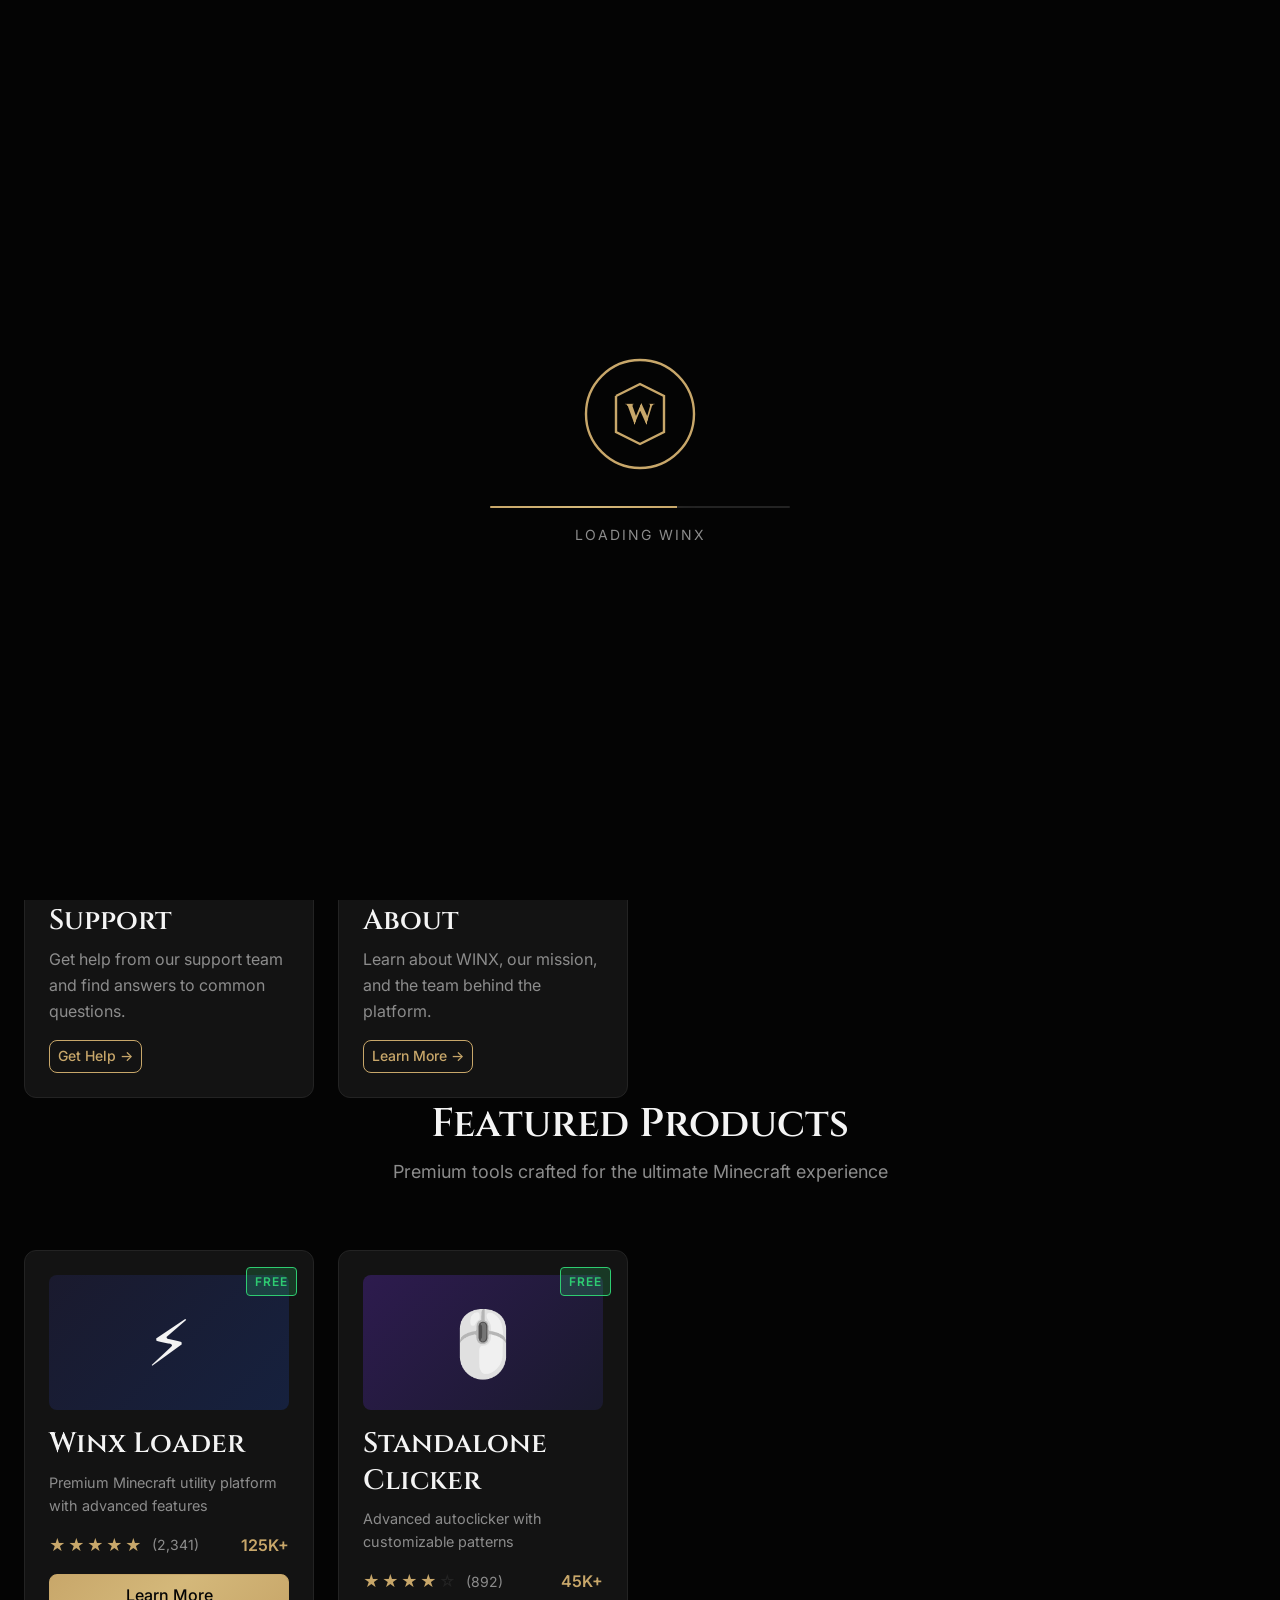
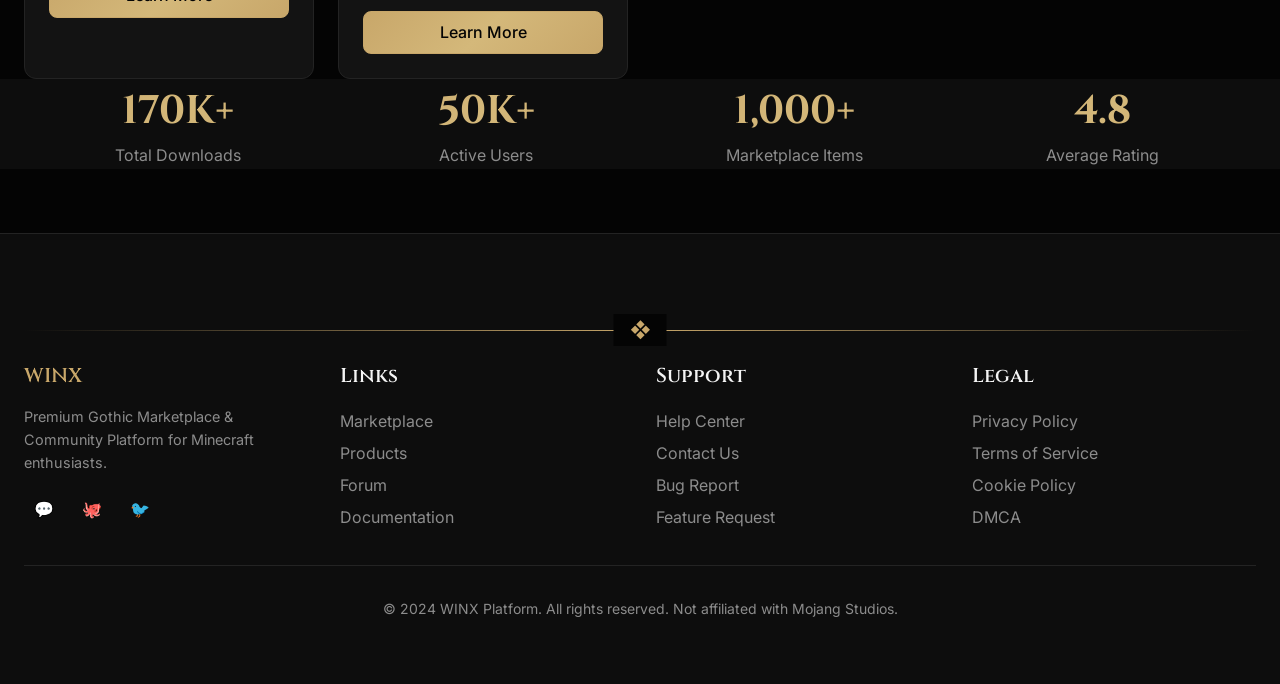
==== index.html @ f03727a0 "Initial commit: WINX Gothic Marketplace" ====
<!DOCTYPE html>
<html lang="ru">
<head>
    <meta charset="UTF-8">
    <meta name="viewport" content="width=device-width, initial-scale=1.0">
    <title>WINX — Premium Gothic Marketplace & Community Platform</title>
    <meta name="description" content="Premium Minecraft utilities, modifications, and community platform">
    
    <!-- Favicon -->
    <link rel="icon" type="image/svg+xml" href="data:image/svg+xml,<svg xmlns='http://www.w3.org/2000/svg' viewBox='0 0 100 100'><text y='.9em' font-size='90'>⚔️</text></svg>">
    
    <!-- Styles -->
    <link rel="stylesheet" href="css/main.css">
    <link rel="stylesheet" href="css/animations.css">
    <link rel="stylesheet" href="css/components.css">
</head>
<body class="loading">
    <!-- Loading Screen -->
    <div class="loading-screen">
        <div class="loading-logo">
            <svg viewBox="0 0 100 100" xmlns="http://www.w3.org/2000/svg">
                <circle cx="50" cy="50" r="45" class="logo-path" style="stroke-dasharray: 283; stroke-dashoffset: 283;"/>
                <path d="M30 35 L50 25 L70 35 L70 65 L50 75 L30 65 Z" class="logo-path" style="stroke-dasharray: 200; stroke-dashoffset: 200;"/>
                <text x="50" y="58" text-anchor="middle" fill="#C8A76A" font-size="24" font-family="Cinzel, serif" font-weight="700">W</text>
            </svg>
        </div>
        <div class="loading-bar-container">
            <div class="loading-bar"></div>
        </div>
        <div class="loading-text">Loading WINX</div>
        <div class="particles-container" id="particles"></div>
    </div>

    <!-- Navigation -->
    <nav class="navbar">
        <div class="navbar-container">
            <a href="index.html" class="navbar-brand">
                <svg viewBox="0 0 40 40" xmlns="http://www.w3.org/2000/svg">
                    <circle cx="20" cy="20" r="18" stroke="#C8A76A" stroke-width="2" fill="none"/>
                    <text x="20" y="26" text-anchor="middle" fill="#C8A76A" font-size="20" font-family="Cinzel, serif" font-weight="700">W</text>
                </svg>
                WINX
            </a>
            
            <ul class="navbar-menu">
                <li><a href="index.html" class="navbar-link active">Home</a></li>
                <li><a href="marketplace.html" class="navbar-link">Marketplace</a></li>
                <li><a href="products.html" class="navbar-link">Products</a></li>
                <li><a href="forum.html" class="navbar-link">Forum</a></li>
                <li><a href="documentation.html" class="navbar-link">Documentation</a></li>
                <li><a href="support.html" class="navbar-link">Support</a></li>
            </ul>
            
            <div class="navbar-actions">
                <button class="navbar-icon-btn search-btn" title="Search">
                    🔍
                </button>
                
                <!-- Search Dropdown -->
                <div class="dropdown-menu search-dropdown">
                    <div class="dropdown-header">
                        <input type="text" class="form-input search-input" placeholder="Search products, marketplace, forum...">
                    </div>
                    <div class="search-results">
                        <div class="search-category">Начните вводить для поиска</div>
                    </div>
                </div>
                
                <button class="navbar-icon-btn notifications-btn" title="Notifications">
                    🔔
                    <span class="badge" style="display: none;"></span>
                </button>
                
                <!-- Notifications Dropdown -->
                <div class="dropdown-menu notifications-dropdown">
                    <div class="notifications-list">
                        <div class="dropdown-header">
                            <h4>Уведомления</h4>
                        </div>
                        <div class="dropdown-item">
                            <div class="dropdown-item-content text-center">
                                <p class="text-secondary">Войдите для просмотра уведомлений</p>
                            </div>
                        </div>
                    </div>
                </div>
                
                <!-- Auth / Profile -->
                <div class="navbar-auth">
                    <a href="login.html" class="btn btn-secondary btn-sm">Войти</a>
                    <a href="register.html" class="btn btn-primary btn-sm">Регистрация</a>
                </div>
                
                <div class="mobile-menu-toggle">
                    <span></span>
                    <span></span>
                    <span></span>
                </div>
            </div>
        </div>
    </nav>

    <!-- Main Content -->
    <main class="main-content">
        <!-- Hero Section -->
        <section class="hero-section">
            <div class="container">
                <div class="hero-content text-center animate-on-load">
                    <div class="hero-logo mb-xl">
                        <svg viewBox="0 0 120 120" xmlns="http://www.w3.org/2000/svg" width="120" height="120">
                            <defs>
                                <linearGradient id="goldGradient" x1="0%" y1="0%" x2="100%" y2="100%">
                                    <stop offset="0%" style="stop-color:#C8A76A"/>
                                    <stop offset="50%" style="stop-color:#D4B87A"/>
                                    <stop offset="100%" style="stop-color:#C8A76A"/>
                                </linearGradient>
                            </defs>
                            <circle cx="60" cy="60" r="55" stroke="url(#goldGradient)" stroke-width="2" fill="none" opacity="0.5"/>
                            <circle cx="60" cy="60" r="45" stroke="url(#goldGradient)" stroke-width="1.5" fill="none"/>
                            <path d="M40 45 L60 35 L80 45 L80 75 L60 85 L40 75 Z" stroke="url(#goldGradient)" stroke-width="2" fill="none"/>
                            <text x="60" y="70" text-anchor="middle" fill="url(#goldGradient)" font-size="32" font-family="Cinzel, serif" font-weight="700">W</text>
                        </svg>
                    </div>
                    
                    <h1 class="hero-title text-gradient mb-md">WINX</h1>
                    <p class="hero-subtitle text-secondary mb-xl">
                        Premium Gothic Marketplace & Community Platform
                    </p>
                    
                    <div class="hero-cta flex justify-center gap-md">
                        <a href="products.html" class="btn btn-primary btn-lg">
                            Explore Products
                        </a>
                        <a href="marketplace.html" class="btn btn-secondary btn-lg">
                            Browse Marketplace
                        </a>
                    </div>
                </div>
            </div>
            
            <!-- Animated Background -->
            <div class="hero-background">
                <div class="gothic-arches"></div>
                <div class="particles-container" id="hero-particles"></div>
            </div>
        </section>

        <!-- Category Cards -->
        <section class="categories-section py-3xl">
            <div class="container">
                <div class="grid-cards">
                    <!-- Marketplace Card -->
                    <a href="marketplace.html" class="card category-card animate-on-load hover-lift">
                        <div class="card-icon text-gold mb-md" style="font-size: 3rem;">🛒</div>
                        <h3 class="mb-sm">Marketplace</h3>
                        <p class="text-secondary mb-md">Discover community-created content, themes, configurations, and more.</p>
                        <span class="btn btn-outline btn-sm">Browse →</span>
                    </a>
                    
                    <!-- Products Card -->
                    <a href="products.html" class="card category-card animate-on-load hover-lift" style="animation-delay: 0.1s;">
                        <div class="card-icon text-gold mb-md" style="font-size: 3rem;">⚡</div>
                        <h3 class="mb-sm">Products</h3>
                        <p class="text-secondary mb-md">Premium Minecraft utilities including Winx Loader and Standalone Clicker.</p>
                        <span class="btn btn-outline btn-sm">Explore →</span>
                    </a>
                    
                    <!-- Forum Card -->
                    <a href="forum.html" class="card category-card animate-on-load hover-lift" style="animation-delay: 0.2s;">
                        <div class="card-icon text-gold mb-md" style="font-size: 3rem;">💬</div>
                        <h3 class="mb-sm">Forum</h3>
                        <p class="text-secondary mb-md">Join discussions, get help, and connect with the WINX community.</p>
                        <span class="btn btn-outline btn-sm">Join Discussion →</span>
                    </a>
                    
                    <!-- Documentation Card -->
                    <a href="documentation.html" class="card category-card animate-on-load hover-lift" style="animation-delay: 0.3s;">
                        <div class="card-icon text-gold mb-md" style="font-size: 3rem;">📚</div>
                        <h3 class="mb-sm">Documentation</h3>
                        <p class="text-secondary mb-md">Comprehensive guides and API documentation for developers.</p>
                        <span class="btn btn-outline btn-sm">Read Docs →</span>
                    </a>
                    
                    <!-- Support Card -->
                    <a href="support.html" class="card category-card animate-on-load hover-lift" style="animation-delay: 0.4s;">
                        <div class="card-icon text-gold mb-md" style="font-size: 3rem;">🛟</div>
                        <h3 class="mb-sm">Support</h3>
                        <p class="text-secondary mb-md">Get help from our support team and find answers to common questions.</p>
                        <span class="btn btn-outline btn-sm">Get Help →</span>
                    </a>
                    
                    <!-- About Card -->
                    <a href="about.html" class="card category-card animate-on-load hover-lift" style="animation-delay: 0.5s;">
                        <div class="card-icon text-gold mb-md" style="font-size: 3rem;">ℹ️</div>
                        <h3 class="mb-sm">About</h3>
                        <p class="text-secondary mb-md">Learn about WINX, our mission, and the team behind the platform.</p>
                        <span class="btn btn-outline btn-sm">Learn More →</span>
                    </a>
                </div>
            </div>
        </section>

        <!-- Featured Products -->
        <section class="featured-section py-3xl">
            <div class="container">
                <div class="section-header">
                    <h2 class="section-title">Featured Products</h2>
                    <p class="section-subtitle">Premium tools crafted for the ultimate Minecraft experience</p>
                </div>
                
                <div class="grid-cards">
                    <div class="card product-card animate-on-load">
                        <div class="card-badge card-badge-free">Free</div>
                        <div class="card-image" style="background: linear-gradient(135deg, #1a1a2e 0%, #16213e 100%); display: flex; align-items: center; justify-content: center;">
                            <span style="font-size: 4rem;">⚡</span>
                        </div>
                        <h3 class="mb-sm">Winx Loader</h3>
                        <p class="text-secondary mb-md" style="font-size: 0.9rem;">Premium Minecraft utility platform with advanced features</p>
                        <div class="flex justify-between items-center mb-md">
                            <div class="rating">
                                <span class="rating-star">★</span>
                                <span class="rating-star">★</span>
                                <span class="rating-star">★</span>
                                <span class="rating-star">★</span>
                                <span class="rating-star">★</span>
                                <span class="rating-value">(2,341)</span>
                            </div>
                            <span class="text-gold" style="font-weight: 600;">125K+</span>
                        </div>
                        <a href="product-winxloader.html" class="btn btn-primary" style="width: 100%;">Learn More</a>
                    </div>
                    
                    <div class="card product-card animate-on-load" style="animation-delay: 0.1s;">
                        <div class="card-badge card-badge-free">Free</div>
                        <div class="card-image" style="background: linear-gradient(135deg, #2d1b4e 0%, #1a1a2e 100%); display: flex; align-items: center; justify-content: center;">
                            <span style="font-size: 4rem;">🖱️</span>
                        </div>
                        <h3 class="mb-sm">Standalone Clicker</h3>
                        <p class="text-secondary mb-md" style="font-size: 0.9rem;">Advanced autoclicker with customizable patterns</p>
                        <div class="flex justify-between items-center mb-md">
                            <div class="rating">
                                <span class="rating-star">★</span>
                                <span class="rating-star">★</span>
                                <span class="rating-star">★</span>
                                <span class="rating-star">★</span>
                                <span class="rating-star empty">☆</span>
                                <span class="rating-value">(892)</span>
                            </div>
                            <span class="text-gold" style="font-weight: 600;">45K+</span>
                        </div>
                        <a href="product-clicker.html" class="btn btn-primary" style="width: 100%;">Learn More</a>
                    </div>
                </div>
            </div>
        </section>

        <!-- Stats Section -->
        <section class="stats-section py-3xl" style="background: var(--bg-secondary);">
            <div class="container">
                <div class="grid grid-cols-4 text-center">
                    <div class="stat-item animate-on-load">
                        <div class="stat-value text-gradient" style="font-size: 2.5rem; font-family: var(--font-heading); font-weight: 700;">170K+</div>
                        <div class="stat-label text-secondary">Total Downloads</div>
                    </div>
                    <div class="stat-item animate-on-load" style="animation-delay: 0.1s;">
                        <div class="stat-value text-gradient" style="font-size: 2.5rem; font-family: var(--font-heading); font-weight: 700;">50K+</div>
                        <div class="stat-label text-secondary">Active Users</div>
                    </div>
                    <div class="stat-item animate-on-load" style="animation-delay: 0.2s;">
                        <div class="stat-value text-gradient" style="font-size: 2.5rem; font-family: var(--font-heading); font-weight: 700;">1,000+</div>
                        <div class="stat-label text-secondary">Marketplace Items</div>
                    </div>
                    <div class="stat-item animate-on-load" style="animation-delay: 0.3s;">
                        <div class="stat-value text-gradient" style="font-size: 2.5rem; font-family: var(--font-heading); font-weight: 700;">4.8</div>
                        <div class="stat-label text-secondary">Average Rating</div>
                    </div>
                </div>
            </div>
        </section>
    </main>

    <!-- Footer -->
    <footer class="footer" style="background: var(--bg-secondary); border-top: 1px solid var(--border-color); padding: var(--spacing-3xl) 0; margin-top: var(--spacing-3xl);">
        <div class="container">
            <!-- Gothic Divider -->
            <div class="divider divider-gothic mb-xl"></div>
            
            <div class="grid grid-cols-4" style="gap: var(--spacing-xl);">
                <div>
                    <h4 class="mb-md text-gold">WINX</h4>
                    <p class="text-secondary mb-md" style="font-size: 0.9rem;">
                        Premium Gothic Marketplace & Community Platform for Minecraft enthusiasts.
                    </p>
                    <div class="flex gap-sm">
                        <a href="#" class="navbar-icon-btn" title="Discord">💬</a>
                        <a href="#" class="navbar-icon-btn" title="GitHub">🐙</a>
                        <a href="#" class="navbar-icon-btn" title="Twitter">🐦</a>
                    </div>
                </div>
                
                <div>
                    <h4 class="mb-md">Links</h4>
                    <ul style="line-height: 2;">
                        <li><a href="marketplace.html" class="text-secondary">Marketplace</a></li>
                        <li><a href="products.html" class="text-secondary">Products</a></li>
                        <li><a href="forum.html" class="text-secondary">Forum</a></li>
                        <li><a href="documentation.html" class="text-secondary">Documentation</a></li>
                    </ul>
                </div>
                
                <div>
                    <h4 class="mb-md">Support</h4>
                    <ul style="line-height: 2;">
                        <li><a href="support.html" class="text-secondary">Help Center</a></li>
                        <li><a href="#" class="text-secondary">Contact Us</a></li>
                        <li><a href="#" class="text-secondary">Bug Report</a></li>
                        <li><a href="#" class="text-secondary">Feature Request</a></li>
                    </ul>
                </div>
                
                <div>
                    <h4 class="mb-md">Legal</h4>
                    <ul style="line-height: 2;">
                        <li><a href="#" class="text-secondary">Privacy Policy</a></li>
                        <li><a href="#" class="text-secondary">Terms of Service</a></li>
                        <li><a href="#" class="text-secondary">Cookie Policy</a></li>
                        <li><a href="#" class="text-secondary">DMCA</a></li>
                    </ul>
                </div>
            </div>
            
            <div class="text-center mt-xl" style="padding-top: var(--spacing-xl); border-top: 1px solid var(--border-color);">
                <p class="text-secondary" style="font-size: 0.875rem;">
                    &copy; 2024 WINX Platform. All rights reserved. Not affiliated with Mojang Studios.
                </p>
            </div>
        </div>
    </footer>

    <!-- Scripts -->
    <script src="js/db/database.js"></script>
    <script src="js/main.js"></script>
    <script>
        // Create particles
        function createParticles(containerId, count = 20) {
            const container = document.getElementById(containerId);
            if (!container) return;
            
            for (let i = 0; i < count; i++) {
                const particle = document.createElement('div');
                particle.className = 'particle';
                particle.style.left = Math.random() * 100 + '%';
                particle.style.top = Math.random() * 100 + '%';
                particle.style.animationDelay = Math.random() * 4 + 's';
                particle.style.animationDuration = (Math.random() * 3 + 3) + 's';
                container.appendChild(particle);
            }
        }
        
        createParticles('particles', 30);
        createParticles('hero-particles', 20);
    </script>
</body>
</html>
---- css/main.css ----
/* WINX — Main Styles */

@import url('variables.css');
@import url('https://fonts.googleapis.com/css2?family=Cinzel:wght@400;500;600;700&family=Inter:wght@300;400;500;600;700&display=swap');

/* Reset & Base */
*, *::before, *::after {
    margin: 0;
    padding: 0;
    box-sizing: border-box;
}

html {
    scroll-behavior: smooth;
}

body {
    font-family: var(--font-body);
    background-color: var(--bg-primary);
    color: var(--text-primary);
    line-height: 1.6;
    min-height: 100vh;
    overflow-x: hidden;
}

body.loading {
    overflow: hidden;
}

a {
    text-decoration: none;
    color: inherit;
    transition: color var(--transition-base);
}

a:hover {
    color: var(--accent-primary);
}

ul, ol {
    list-style: none;
}

img {
    max-width: 100%;
    display: block;
}

button, input, textarea, select {
    font-family: inherit;
    font-size: inherit;
    border: none;
    background: none;
    outline: none;
}

/* Container */
.container {
    max-width: 1400px;
    margin: 0 auto;
    padding: 0 var(--spacing-lg);
}

/* Typography */
h1, h2, h3, h4, h5, h6 {
    font-family: var(--font-heading);
    font-weight: 600;
    line-height: 1.3;
    color: var(--text-primary);
}

h1 { font-size: 3.5rem; }
h2 { font-size: 2.5rem; }
h3 { font-size: 1.75rem; }
h4 { font-size: 1.25rem; }

.text-gold {
    color: var(--accent-primary);
}

.text-secondary {
    color: var(--text-secondary);
}

.text-gradient {
    background: var(--gradient-gold);
    -webkit-background-clip: text;
    -webkit-text-fill-color: transparent;
    background-clip: text;
}

/* Scrollbar */
::-webkit-scrollbar {
    width: 8px;
    height: 8px;
}

::-webkit-scrollbar-track {
    background: var(--bg-secondary);
}

::-webkit-scrollbar-thumb {
    background: var(--border-color);
    border-radius: var(--radius-full);
}

::-webkit-scrollbar-thumb:hover {
    background: var(--accent-primary);
}

/* Selection */
::selection {
    background: var(--accent-primary);
    color: var(--bg-primary);
}

/* Focus */
:focus-visible {
    outline: 2px solid var(--accent-primary);
    outline-offset: 2px;
}

/* Utility Classes */
.flex { display: flex; }
.flex-col { flex-direction: column; }
.items-center { align-items: center; }
.justify-center { justify-content: center; }
.justify-between { justify-content: space-between; }
.gap-sm { gap: var(--spacing-sm); }
.gap-md { gap: var(--spacing-md); }
.gap-lg { gap: var(--spacing-lg); }
.gap-xl { gap: var(--spacing-xl); }

.grid { display: grid; }
.grid-cols-2 { grid-template-columns: repeat(2, 1fr); }
.grid-cols-3 { grid-template-columns: repeat(3, 1fr); }
.grid-cols-4 { grid-template-columns: repeat(4, 1fr); }

.text-center { text-align: center; }
.text-left { text-align: left; }
.text-right { text-align: right; }

.mt-sm { margin-top: var(--spacing-sm); }
.mt-md { margin-top: var(--spacing-md); }
.mt-lg { margin-top: var(--spacing-lg); }
.mt-xl { margin-top: var(--spacing-xl); }
.mb-sm { margin-bottom: var(--spacing-sm); }
.mb-md { margin-bottom: var(--spacing-md); }
.mb-lg { margin-bottom: var(--spacing-lg); }
.mb-xl { margin-bottom: var(--spacing-xl); }

.hidden { display: none !important; }
.visible { display: block !important; }

/* Page Wrapper */
.page-wrapper {
    min-height: 100vh;
    display: flex;
    flex-direction: column;
}

.main-content {
    flex: 1;
    padding-top: 80px;
}
---- css/animations.css ----
/* WINX — Animations */

@import url('variables.css');

/* Keyframes */
@keyframes fadeIn {
    from { opacity: 0; }
    to { opacity: 1; }
}

@keyframes fadeInUp {
    from {
        opacity: 0;
        transform: translateY(30px);
    }
    to {
        opacity: 1;
        transform: translateY(0);
    }
}

@keyframes fadeInDown {
    from {
        opacity: 0;
        transform: translateY(-30px);
    }
    to {
        opacity: 1;
        transform: translateY(0);
    }
}

@keyframes scaleIn {
    from {
        opacity: 0;
        transform: scale(0.9);
    }
    to {
        opacity: 1;
        transform: scale(1);
    }
}

@keyframes shimmer {
    0% { background-position: -200% 0; }
    100% { background-position: 200% 0; }
}

@keyframes float {
    0%, 100% { transform: translateY(0); }
    50% { transform: translateY(-10px); }
}

@keyframes pulse {
    0%, 100% { opacity: 1; }
    50% { opacity: 0.5; }
}

@keyframes glow {
    0%, 100% {
        box-shadow: 0 0 20px rgba(200, 167, 106, 0.1);
    }
    50% {
        box-shadow: 0 0 40px rgba(200, 167, 106, 0.3);
    }
}

@keyframes rotate {
    from { transform: rotate(0deg); }
    to { transform: rotate(360deg); }
}

@keyframes slideInLeft {
    from {
        opacity: 0;
        transform: translateX(-30px);
    }
    to {
        opacity: 1;
        transform: translateX(0);
    }
}

@keyframes slideInRight {
    from {
        opacity: 0;
        transform: translateX(30px);
    }
    to {
        opacity: 1;
        transform: translateX(0);
    }
}

@keyframes particleFloat {
    0%, 100% {
        transform: translateY(0) translateX(0);
        opacity: 0;
    }
    10% {
        opacity: 1;
    }
    90% {
        opacity: 1;
    }
    100% {
        transform: translateY(-100px) translateX(20px);
        opacity: 0;
    }
}

@keyframes drawLine {
    from {
        stroke-dashoffset: 1000;
    }
    to {
        stroke-dashoffset: 0;
    }
}

/* Animation Classes */
.animate-fade-in {
    animation: fadeIn var(--transition-slow) forwards;
}

.animate-fade-in-up {
    animation: fadeInUp var(--transition-slow) forwards;
}

.animate-fade-in-down {
    animation: fadeInDown var(--transition-slow) forwards;
}

.animate-scale-in {
    animation: scaleIn var(--transition-slow) forwards;
}

.animate-float {
    animation: float 3s ease-in-out infinite;
}

.animate-pulse {
    animation: pulse 2s ease-in-out infinite;
}

.animate-glow {
    animation: glow 3s ease-in-out infinite;
}

/* Staggered Animations */
.stagger-1 { animation-delay: 0.1s; }
.stagger-2 { animation-delay: 0.2s; }
.stagger-3 { animation-delay: 0.3s; }
.stagger-4 { animation-delay: 0.4s; }
.stagger-5 { animation-delay: 0.5s; }
.stagger-6 { animation-delay: 0.6s; }

/* Loading Screen Animations */
.loading-screen {
    position: fixed;
    top: 0;
    left: 0;
    width: 100%;
    height: 100%;
    background: var(--bg-primary);
    display: flex;
    flex-direction: column;
    align-items: center;
    justify-content: center;
    z-index: var(--z-loading);
    transition: opacity var(--transition-slow), visibility var(--transition-slow);
}

.loading-screen.hidden {
    opacity: 0;
    visibility: hidden;
}

.loading-logo {
    width: 120px;
    height: 120px;
    margin-bottom: var(--spacing-xl);
    animation: fadeInUp 1s ease forwards;
}

.loading-logo svg {
    width: 100%;
    height: 100%;
}

.loading-logo .logo-path {
    fill: none;
    stroke: var(--accent-primary);
    stroke-width: 2;
    stroke-dasharray: 1000;
    stroke-dashoffset: 1000;
    animation: drawLine 2s ease forwards 0.5s;
}

.loading-bar-container {
    width: 300px;
    height: 2px;
    background: var(--border-color);
    border-radius: var(--radius-full);
    overflow: hidden;
    position: relative;
}

.loading-bar {
    height: 100%;
    background: var(--gradient-gold);
    width: 0%;
    transition: width 0.3s ease;
    box-shadow: 0 0 20px rgba(200, 167, 106, 0.5);
}

.loading-text {
    margin-top: var(--spacing-md);
    color: var(--text-secondary);
    font-size: 0.875rem;
    letter-spacing: 2px;
    text-transform: uppercase;
    animation: fadeIn 1s ease forwards 0.3s;
    opacity: 0;
}

/* Particle Effects */
.particles-container {
    position: absolute;
    top: 0;
    left: 0;
    width: 100%;
    height: 100%;
    overflow: hidden;
    pointer-events: none;
}

.particle {
    position: absolute;
    width: 4px;
    height: 4px;
    background: var(--accent-primary);
    border-radius: 50%;
    opacity: 0;
    animation: particleFloat 4s ease-in-out infinite;
}

/* Hover Animations */
.hover-lift {
    transition: transform var(--transition-base), box-shadow var(--transition-base);
}

.hover-lift:hover {
    transform: translateY(-5px);
    box-shadow: var(--shadow-gold);
}

.hover-glow {
    transition: box-shadow var(--transition-base);
}

.hover-glow:hover {
    box-shadow: 0 0 30px rgba(200, 167, 106, 0.2);
}

.hover-scale {
    transition: transform var(--transition-base);
}

.hover-scale:hover {
    transform: scale(1.02);
}

/* Page Transitions */
.page-transition {
    animation: fadeIn 0.5s ease forwards;
}

/* Skeleton Loading */
.skeleton {
    background: linear-gradient(
        90deg,
        var(--bg-cards) 25%,
        var(--bg-hover) 50%,
        var(--bg-cards) 75%
    );
    background-size: 200% 100%;
    animation: shimmer 1.5s infinite;
    border-radius: var(--radius-md);
}

/* Smooth Scroll Offset */
html {
    scroll-padding-top: 100px;
}
---- css/components.css ----
/* WINX — UI Components */

@import url('variables.css');

/* ==================== Buttons ==================== */
.btn {
    display: inline-flex;
    align-items: center;
    justify-content: center;
    gap: var(--spacing-sm);
    padding: var(--spacing-sm) var(--spacing-lg);
    border-radius: var(--radius-md);
    font-weight: 500;
    cursor: pointer;
    transition: all var(--transition-base);
    white-space: nowrap;
}

.btn-primary {
    background: var(--gradient-gold);
    color: var(--bg-primary);
    border: 1px solid var(--accent-primary);
}

.btn-primary:hover {
    background: transparent;
    color: var(--accent-primary);
    box-shadow: var(--shadow-gold);
}

.btn-secondary {
    background: transparent;
    color: var(--text-primary);
    border: 1px solid var(--border-color);
}

.btn-secondary:hover {
    border-color: var(--accent-primary);
    color: var(--accent-primary);
    background: rgba(200, 167, 106, 0.05);
}

.btn-outline {
    background: transparent;
    color: var(--accent-primary);
    border: 1px solid var(--accent-primary);
}

.btn-outline:hover {
    background: var(--accent-primary);
    color: var(--bg-primary);
}

.btn-danger {
    background: var(--accent-danger);
    color: white;
}

.btn-danger:hover {
    background: #a93226;
}

.btn-lg {
    padding: var(--spacing-md) var(--spacing-xl);
    font-size: 1.125rem;
}

.btn-sm {
    padding: var(--spacing-xs) var(--spacing-sm);
    font-size: 0.875rem;
}

.btn-icon {
    width: 40px;
    height: 40px;
    padding: 0;
    border-radius: var(--radius-full);
}

/* ==================== Cards ==================== */
.card {
    background: var(--bg-cards);
    border: 1px solid var(--border-color);
    border-radius: var(--radius-lg);
    padding: var(--spacing-lg);
    transition: all var(--transition-base);
    position: relative;
    overflow: hidden;
}

.card::before {
    content: '';
    position: absolute;
    top: 0;
    left: 0;
    right: 0;
    height: 1px;
    background: linear-gradient(90deg, transparent, var(--accent-primary), transparent);
    opacity: 0;
    transition: opacity var(--transition-base);
}

.card:hover {
    border-color: var(--accent-primary);
    box-shadow: var(--shadow-gold);
    transform: translateY(-3px);
}

.card:hover::before {
    opacity: 1;
}

.card-image {
    width: 100%;
    aspect-ratio: 16/9;
    object-fit: cover;
    border-radius: var(--radius-md);
    margin-bottom: var(--spacing-md);
}

.card-badge {
    position: absolute;
    top: var(--spacing-md);
    right: var(--spacing-md);
    padding: var(--spacing-xs) var(--spacing-sm);
    border-radius: var(--radius-sm);
    font-size: 0.75rem;
    font-weight: 600;
    text-transform: uppercase;
    letter-spacing: 1px;
}

.card-badge-gold {
    background: var(--accent-primary);
    color: var(--bg-primary);
}

.card-badge-purple {
    background: var(--accent-secondary);
    color: white;
}

.card-badge-free {
    background: rgba(46, 204, 113, 0.2);
    color: #2ecc71;
    border: 1px solid #2ecc71;
}

.card-badge-paid {
    background: rgba(200, 167, 106, 0.2);
    color: var(--accent-primary);
    border: 1px solid var(--accent-primary);
}

/* ==================== Navigation ==================== */
.navbar {
    position: fixed;
    top: 0;
    left: 0;
    right: 0;
    height: 80px;
    background: rgba(4, 4, 4, 0.9);
    backdrop-filter: blur(20px);
    border-bottom: 1px solid var(--border-color);
    z-index: var(--z-dropdown);
    transition: all var(--transition-base);
}

.navbar.scrolled {
    background: rgba(4, 4, 4, 0.98);
    box-shadow: var(--shadow-soft);
}

.navbar-container {
    max-width: 1400px;
    margin: 0 auto;
    padding: 0 var(--spacing-lg);
    height: 100%;
    display: flex;
    align-items: center;
    justify-content: space-between;
}

.navbar-brand {
    display: flex;
    align-items: center;
    gap: var(--spacing-sm);
    font-family: var(--font-heading);
    font-size: 1.75rem;
    font-weight: 700;
    color: var(--text-primary);
    letter-spacing: 4px;
}

.navbar-brand:hover {
    color: var(--accent-primary);
}

.navbar-brand svg {
    width: 40px;
    height: 40px;
}

.navbar-menu {
    display: flex;
    align-items: center;
    gap: var(--spacing-xs);
}

.navbar-link {
    padding: var(--spacing-sm) var(--spacing-md);
    color: var(--text-secondary);
    font-weight: 500;
    font-size: 0.9rem;
    border-radius: var(--radius-md);
    transition: all var(--transition-base);
}

.navbar-link:hover,
.navbar-link.active {
    color: var(--text-primary);
    background: var(--bg-hover);
}

.navbar-link.active {
    color: var(--accent-primary);
}

.navbar-actions {
    display: flex;
    align-items: center;
    gap: var(--spacing-sm);
}

.navbar-icon-btn {
    width: 40px;
    height: 40px;
    display: flex;
    align-items: center;
    justify-content: center;
    border-radius: var(--radius-full);
    color: var(--text-secondary);
    transition: all var(--transition-base);
    position: relative;
}

.navbar-icon-btn:hover {
    color: var(--accent-primary);
    background: var(--bg-hover);
}

.navbar-icon-btn .badge {
    position: absolute;
    top: 8px;
    right: 8px;
    width: 8px;
    height: 8px;
    background: var(--accent-primary);
    border-radius: 50%;
}

/* Mobile Menu Toggle */
.mobile-menu-toggle {
    display: none;
    flex-direction: column;
    gap: 5px;
    padding: var(--spacing-sm);
    cursor: pointer;
}

.mobile-menu-toggle span {
    width: 24px;
    height: 2px;
    background: var(--text-primary);
    transition: all var(--transition-base);
}

/* ==================== Forms ==================== */
.form-group {
    margin-bottom: var(--spacing-lg);
}

.form-label {
    display: block;
    margin-bottom: var(--spacing-sm);
    color: var(--text-secondary);
    font-size: 0.875rem;
    font-weight: 500;
}

.form-input,
.form-textarea,
.form-select {
    width: 100%;
    padding: var(--spacing-sm) var(--spacing-md);
    background: var(--bg-secondary);
    border: 1px solid var(--border-color);
    border-radius: var(--radius-md);
    color: var(--text-primary);
    transition: all var(--transition-base);
}

.form-input:focus,
.form-textarea:focus,
.form-select:focus {
    border-color: var(--accent-primary);
    box-shadow: 0 0 0 3px rgba(200, 167, 106, 0.1);
}

.form-input::placeholder,
.form-textarea::placeholder {
    color: var(--text-secondary);
}

.form-textarea {
    min-height: 120px;
    resize: vertical;
}

.form-error {
    color: var(--accent-danger);
    font-size: 0.75rem;
    margin-top: var(--spacing-xs);
}

.form-hint {
    color: var(--text-secondary);
    font-size: 0.75rem;
    margin-top: var(--spacing-xs);
}

/* ==================== Dropdowns ==================== */
.dropdown {
    position: relative;
}

.dropdown-menu {
    position: absolute;
    top: calc(100% + 8px);
    right: 0;
    min-width: 280px;
    background: var(--bg-cards);
    border: 1px solid var(--border-color);
    border-radius: var(--radius-lg);
    box-shadow: var(--shadow-soft);
    opacity: 0;
    visibility: hidden;
    transform: translateY(-10px);
    transition: all var(--transition-base);
    z-index: var(--z-dropdown);
}

.dropdown.open .dropdown-menu {
    opacity: 1;
    visibility: visible;
    transform: translateY(0);
}

.dropdown-header {
    padding: var(--spacing-md);
    border-bottom: 1px solid var(--border-color);
}

.dropdown-header h4 {
    font-size: 1rem;
    margin-bottom: var(--spacing-xs);
}

.dropdown-item {
    display: flex;
    align-items: center;
    gap: var(--spacing-sm);
    padding: var(--spacing-md);
    color: var(--text-secondary);
    transition: all var(--transition-base);
    cursor: pointer;
}

.dropdown-item:hover {
    background: var(--bg-hover);
    color: var(--text-primary);
}

.dropdown-item-icon {
    width: 36px;
    height: 36px;
    display: flex;
    align-items: center;
    justify-content: center;
    background: var(--bg-secondary);
    border-radius: var(--radius-md);
    color: var(--accent-primary);
}

.dropdown-item-content {
    flex: 1;
}

.dropdown-item-title {
    font-size: 0.9rem;
    color: var(--text-primary);
    margin-bottom: 2px;
}

.dropdown-item-subtitle {
    font-size: 0.75rem;
    color: var(--text-secondary);
}

.dropdown-footer {
    padding: var(--spacing-md);
    border-top: 1px solid var(--border-color);
    text-align: center;
}

.dropdown-footer a {
    color: var(--accent-primary);
    font-size: 0.875rem;
}

/* Notifications Dropdown */
.notifications-dropdown {
    min-width: 350px;
}

.notification-item {
    position: relative;
}

.notification-item.unread {
    background: rgba(200, 167, 106, 0.05);
}

.notification-item.unread::before {
    content: '';
    position: absolute;
    left: var(--spacing-md);
    top: 50%;
    transform: translateY(-50%);
    width: 8px;
    height: 8px;
    background: var(--accent-primary);
    border-radius: 50%;
}

.notification-item .dropdown-item {
    padding-left: var(--spacing-xl);
}

/* Search Dropdown */
.search-dropdown {
    position: absolute;
    top: calc(100% + 8px);
    left: 50%;
    transform: translateX(-50%) translateY(-10px);
    width: 500px;
    max-width: calc(100vw - 40px);
    opacity: 0;
    visibility: hidden;
    transition: all var(--transition-base);
}

.search-dropdown.open {
    opacity: 1;
    visibility: visible;
    transform: translateX(-50%) translateY(0);
}

.search-results {
    max-height: 400px;
    overflow-y: auto;
}

.search-category {
    padding: var(--spacing-sm) var(--spacing-md);
    font-size: 0.75rem;
    text-transform: uppercase;
    letter-spacing: 1px;
    color: var(--text-secondary);
    border-bottom: 1px solid var(--border-color);
}

/* ==================== Avatar ==================== */
.avatar {
    width: 40px;
    height: 40px;
    border-radius: var(--radius-full);
    object-fit: cover;
    border: 2px solid var(--border-color);
    transition: border-color var(--transition-base);
}

.avatar:hover {
    border-color: var(--accent-primary);
}

.avatar-sm {
    width: 32px;
    height: 32px;
}

.avatar-lg {
    width: 64px;
    height: 64px;
}

.avatar-xl {
    width: 100px;
    height: 100px;
}

.avatar-placeholder {
    width: 40px;
    height: 40px;
    border-radius: var(--radius-full);
    background: var(--gradient-gold);
    display: flex;
    align-items: center;
    justify-content: center;
    font-weight: 600;
    color: var(--bg-primary);
    font-size: 1.125rem;
}

/* ==================== Badges ==================== */
.badge {
    display: inline-flex;
    align-items: center;
    gap: var(--spacing-xs);
    padding: var(--spacing-xs) var(--spacing-sm);
    border-radius: var(--radius-full);
    font-size: 0.75rem;
    font-weight: 600;
    text-transform: uppercase;
    letter-spacing: 0.5px;
}

.badge-gold {
    background: rgba(200, 167, 106, 0.15);
    color: var(--accent-primary);
}

.badge-purple {
    background: rgba(139, 92, 246, 0.15);
    color: var(--accent-secondary);
}

.badge-green {
    background: rgba(46, 204, 113, 0.15);
    color: #2ecc71;
}

.badge-red {
    background: rgba(192, 57, 43, 0.15);
    color: var(--accent-danger);
}

/* ==================== Rating Stars ==================== */
.rating {
    display: flex;
    align-items: center;
    gap: 2px;
}

.rating-star {
    color: var(--accent-primary);
    font-size: 1rem;
}

.rating-star.empty {
    color: var(--border-color);
}

.rating-value {
    margin-left: var(--spacing-sm);
    color: var(--text-secondary);
    font-size: 0.875rem;
}

/* ==================== Modal ==================== */
.modal-overlay {
    position: fixed;
    top: 0;
    left: 0;
    right: 0;
    bottom: 0;
    background: rgba(0, 0, 0, 0.8);
    backdrop-filter: blur(5px);
    display: flex;
    align-items: center;
    justify-content: center;
    z-index: var(--z-modal);
    opacity: 0;
    visibility: hidden;
    transition: all var(--transition-base);
}

.modal-overlay.open {
    opacity: 1;
    visibility: visible;
}

.modal {
    background: var(--bg-cards);
    border: 1px solid var(--border-color);
    border-radius: var(--radius-xl);
    max-width: 500px;
    width: 90%;
    max-height: 90vh;
    overflow-y: auto;
    transform: scale(0.9) translateY(20px);
    transition: all var(--transition-base);
}

.modal-overlay.open .modal {
    transform: scale(1) translateY(0);
}

.modal-header {
    padding: var(--spacing-lg);
    border-bottom: 1px solid var(--border-color);
    display: flex;
    align-items: center;
    justify-content: space-between;
}

.modal-title {
    font-size: 1.25rem;
}

.modal-close {
    width: 32px;
    height: 32px;
    display: flex;
    align-items: center;
    justify-content: center;
    border-radius: var(--radius-full);
    color: var(--text-secondary);
    transition: all var(--transition-base);
    cursor: pointer;
}

.modal-close:hover {
    background: var(--bg-hover);
    color: var(--text-primary);
}

.modal-body {
    padding: var(--spacing-lg);
}

.modal-footer {
    padding: var(--spacing-lg);
    border-top: 1px solid var(--border-color);
    display: flex;
    gap: var(--spacing-sm);
    justify-content: flex-end;
}

/* ==================== Tabs ==================== */
.tabs {
    display: flex;
    gap: var(--spacing-xs);
    border-bottom: 1px solid var(--border-color);
    margin-bottom: var(--spacing-lg);
}

.tab {
    padding: var(--spacing-sm) var(--spacing-md);
    color: var(--text-secondary);
    font-weight: 500;
    border-bottom: 2px solid transparent;
    margin-bottom: -1px;
    transition: all var(--transition-base);
    cursor: pointer;
}

.tab:hover {
    color: var(--text-primary);
}

.tab.active {
    color: var(--accent-primary);
    border-bottom-color: var(--accent-primary);
}

/* ==================== Table ==================== */
.table {
    width: 100%;
    border-collapse: collapse;
}

.table th,
.table td {
    padding: var(--spacing-md);
    text-align: left;
    border-bottom: 1px solid var(--border-color);
}

.table th {
    color: var(--text-secondary);
    font-weight: 500;
    font-size: 0.875rem;
    text-transform: uppercase;
    letter-spacing: 1px;
}

.table tr:hover td {
    background: var(--bg-hover);
}

/* ==================== Alert ==================== */
.alert {
    padding: var(--spacing-md);
    border-radius: var(--radius-md);
    display: flex;
    align-items: center;
    gap: var(--spacing-md);
    margin-bottom: var(--spacing-md);
}

.alert-info {
    background: rgba(139, 92, 246, 0.1);
    border: 1px solid rgba(139, 92, 246, 0.3);
    color: var(--accent-secondary);
}

.alert-success {
    background: rgba(46, 204, 113, 0.1);
    border: 1px solid rgba(46, 204, 113, 0.3);
    color: #2ecc71;
}

.alert-warning {
    background: rgba(200, 167, 106, 0.1);
    border: 1px solid rgba(200, 167, 106, 0.3);
    color: var(--accent-primary);
}

.alert-danger {
    background: rgba(192, 57, 43, 0.1);
    border: 1px solid rgba(192, 57, 43, 0.3);
    color: var(--accent-danger);
}

/* ==================== Divider ==================== */
.divider {
    height: 1px;
    background: var(--border-color);
    margin: var(--spacing-xl) 0;
    position: relative;
}

.divider-gothic {
    background: linear-gradient(
        90deg,
        transparent,
        var(--accent-primary),
        transparent
    );
}

.divider-gothic::before {
    content: '❖';
    position: absolute;
    left: 50%;
    top: 50%;
    transform: translate(-50%, -50%);
    background: var(--bg-primary);
    padding: 0 var(--spacing-md);
    color: var(--accent-primary);
    font-size: 1.25rem;
}

/* ==================== Tooltip ==================== */
.tooltip {
    position: relative;
}

.tooltip::after {
    content: attr(data-tooltip);
    position: absolute;
    bottom: calc(100% + 8px);
    left: 50%;
    transform: translateX(-50%);
    padding: var(--spacing-xs) var(--spacing-sm);
    background: var(--bg-cards);
    border: 1px solid var(--border-color);
    border-radius: var(--radius-md);
    font-size: 0.75rem;
    white-space: nowrap;
    opacity: 0;
    visibility: hidden;
    transition: all var(--transition-base);
    z-index: var(--z-dropdown);
}

.tooltip:hover::after {
    opacity: 1;
    visibility: visible;
}

/* ==================== Section Headers ==================== */
.section-header {
    text-align: center;
    margin-bottom: var(--spacing-3xl);
}

.section-title {
    font-size: 2.5rem;
    margin-bottom: var(--spacing-sm);
}

.section-subtitle {
    color: var(--text-secondary);
    font-size: 1.125rem;
    max-width: 600px;
    margin: 0 auto;
}

/* ==================== Grid Layouts ==================== */
.grid-auto {
    display: grid;
    grid-template-columns: repeat(auto-fill, minmax(300px, 1fr));
    gap: var(--spacing-lg);
}

.grid-cards {
    display: grid;
    grid-template-columns: repeat(auto-fill, minmax(280px, 1fr));
    gap: var(--spacing-lg);
}

/* Responsive */
@media (max-width: 1024px) {
    .navbar-menu {
        display: none;
    }
    
    .mobile-menu-toggle {
        display: flex;
    }
    
    .navbar-menu.mobile-open {
        display: flex;
        flex-direction: column;
        position: absolute;
        top: 100%;
        left: 0;
        right: 0;
        background: var(--bg-primary);
        border-bottom: 1px solid var(--border-color);
        padding: var(--spacing-lg);
    }
    
    .search-dropdown {
        left: 0;
        right: 0;
        transform: translateY(-10px);
        width: 100%;
    }
    
    .search-dropdown.open {
        transform: translateY(0);
    }
}

@media (max-width: 768px) {
    h1 { font-size: 2.5rem; }
    h2 { font-size: 2rem; }
    h3 { font-size: 1.5rem; }
    
    .grid-cols-2,
    .grid-cols-3,
    .grid-cols-4 {
        grid-template-columns: 1fr;
    }
    
    .navbar-actions {
        gap: var(--spacing-xs);
    }
    
    .navbar-icon-btn {
        width: 36px;
        height: 36px;
    }
}
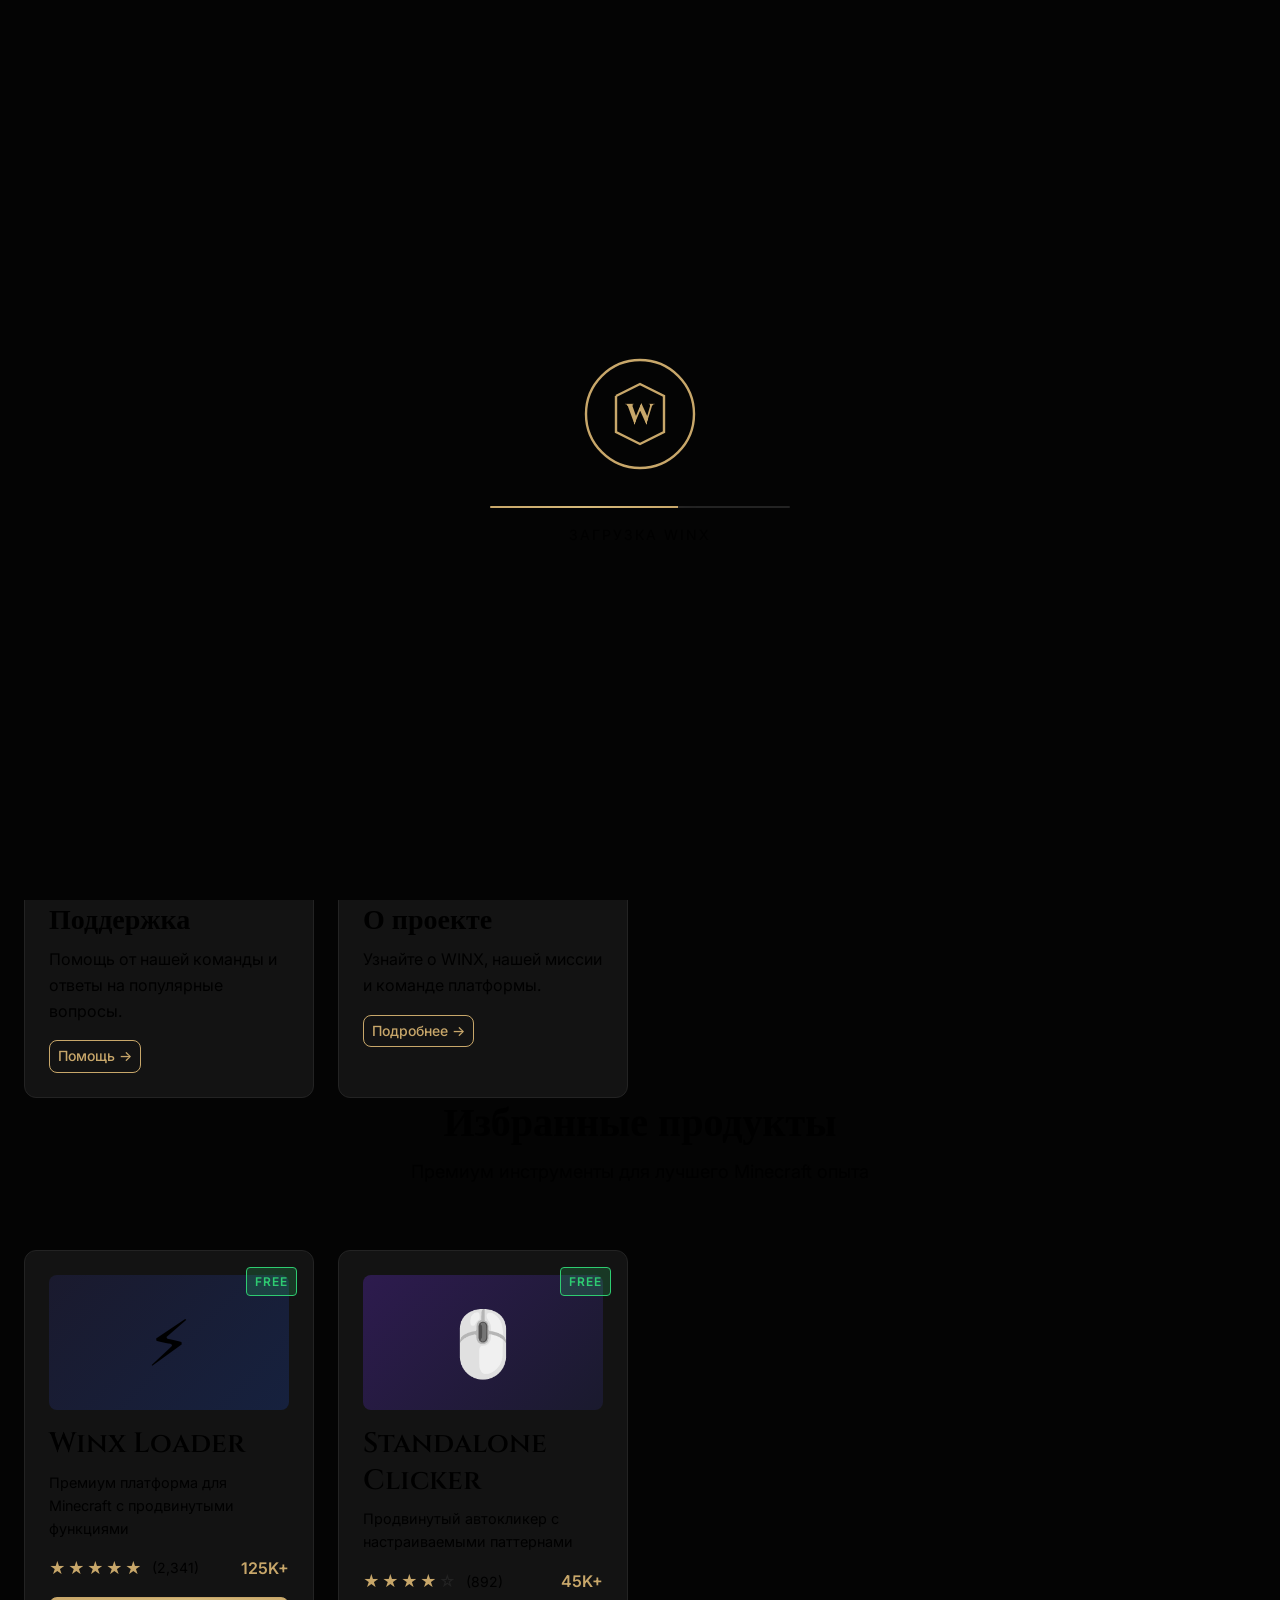
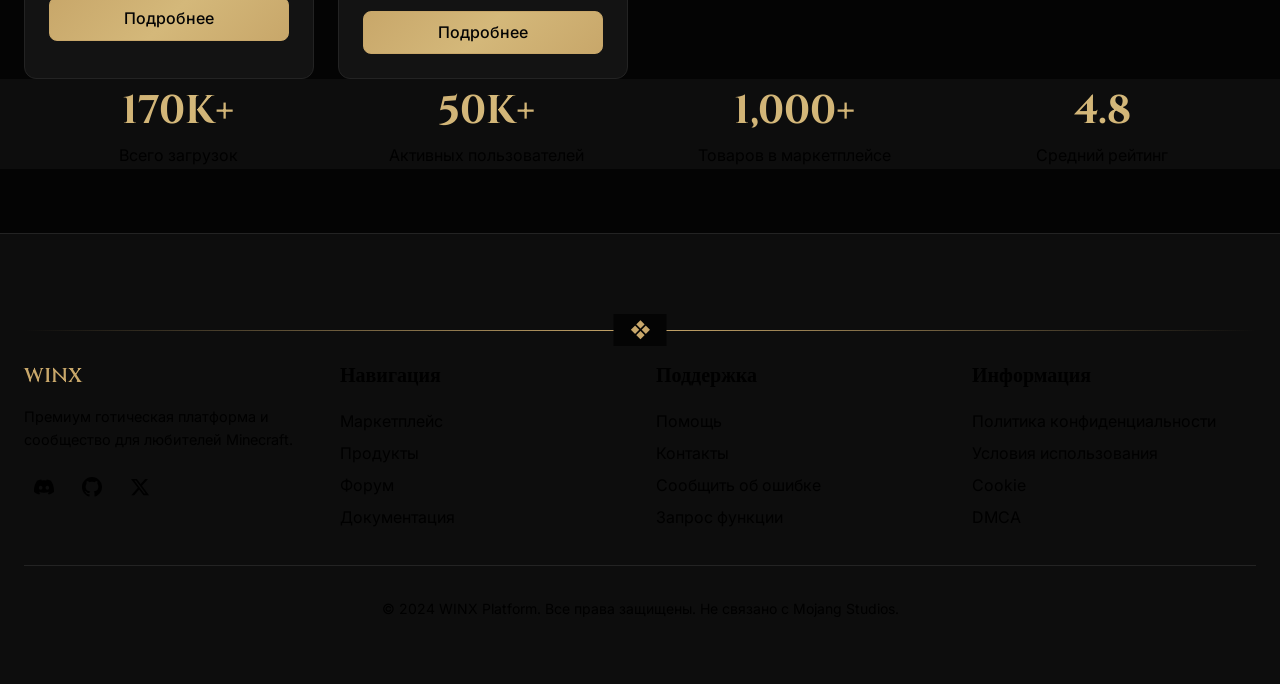
==== commit 38690f5b: "Updated styles" ====
--- a/index.html
+++ b/index.html
@@ -3,16 +3,34 @@
 <head>
     <meta charset="UTF-8">
     <meta name="viewport" content="width=device-width, initial-scale=1.0">
-    <title>WINX — Premium Gothic Marketplace & Community Platform</title>
-    <meta name="description" content="Premium Minecraft utilities, modifications, and community platform">
+    <title>WINX — Премиум готическая платформа для Minecraft</title>
+    <meta name="description" content="WINX — премиум платформа для Minecraft утилит, модификаций и сообщества. Winx Loader, маркетплейс, форум и поддержка.">
+    <meta name="keywords" content="Minecraft, Winx Loader, утилиты, модификации, маркетплейс, готический дизайн">
+    <meta name="author" content="WINX Team">
+    <meta name="theme-color" content="#040404">
+    
+    <!-- Open Graph / Social Media -->
+    <meta property="og:type" content="website">
+    <meta property="og:url" content="https://winx.platform/">
+    <meta property="og:title" content="WINX — Premium Gothic Marketplace & Community">
+    <meta property="og:description" content="Премиум платформа для Minecraft утилит с готическим дизайном. Winx Loader, маркетплейс, форум.">
+    <meta property="og:image" content="img/og-banner.jpg">
+    
+    <!-- Twitter Card -->
+    <meta name="twitter:card" content="summary_large_image">
+    <meta name="twitter:title" content="WINX — Premium Gothic Platform">
+    <meta name="twitter:description" content="Премиум платформа для Minecraft утилит с готическим дизайном.">
+    <meta name="twitter:image" content="img/og-banner.jpg">
     
     <!-- Favicon -->
-    <link rel="icon" type="image/svg+xml" href="data:image/svg+xml,<svg xmlns='http://www.w3.org/2000/svg' viewBox='0 0 100 100'><text y='.9em' font-size='90'>⚔️</text></svg>">
+    <link rel="icon" type="image/svg+xml" href="img/favicon.svg">
+    <link rel="apple-touch-icon" href="img/apple-touch-icon.png">
     
     <!-- Styles -->
     <link rel="stylesheet" href="css/main.css">
     <link rel="stylesheet" href="css/animations.css">
     <link rel="stylesheet" href="css/components.css">
+    <link rel="stylesheet" href="css/search-modal.css">
 </head>
 <body class="loading">
     <!-- Loading Screen -->
@@ -27,8 +45,35 @@
         <div class="loading-bar-container">
             <div class="loading-bar"></div>
         </div>
-        <div class="loading-text">Loading WINX</div>
+        <div class="loading-text">Загрузка WINX</div>
         <div class="particles-container" id="particles"></div>
+    </div>
+
+    <!-- Search Modal -->
+    <div class="search-modal-overlay" id="searchModal">
+        <div class="search-modal">
+            <div class="search-modal-input-wrapper">
+                <span class="search-modal-icon">🔍</span>
+                <input type="text" class="search-modal-input" placeholder="Поиск продуктов, товаров, тем форума..." id="searchModalInput">
+                <button class="search-modal-close" onclick="closeSearchModal()">Esc</button>
+            </div>
+            <div class="search-modal-hint">
+                <span class="text-secondary" style="font-size: 0.8rem;">Быстрый поиск:</span>
+                <kbd>Ctrl</kbd> + <kbd>K</kbd>
+            </div>
+            <div class="search-modal-quick-links">
+                <span class="search-modal-quick-link" onclick="window.location.href='marketplace.html'">🛒 Маркетплейс</span>
+                <span class="search-modal-quick-link" onclick="window.location.href='products.html'">⚡ Продукты</span>
+                <span class="search-modal-quick-link" onclick="window.location.href='forum.html'">💬 Форум</span>
+                <span class="search-modal-quick-link" onclick="window.location.href='documentation.html'">📚 Документация</span>
+            </div>
+            <div class="search-modal-results" id="searchModalResults">
+                <div class="search-modal-empty">
+                    <div class="search-modal-empty-icon">🔍</div>
+                    <p>Начните вводить для поиска</p>
+                </div>
+            </div>
+        </div>
     </div>
 
     <!-- Navigation -->
@@ -43,30 +88,66 @@
             </a>
             
             <ul class="navbar-menu">
-                <li><a href="index.html" class="navbar-link active">Home</a></li>
-                <li><a href="marketplace.html" class="navbar-link">Marketplace</a></li>
-                <li><a href="products.html" class="navbar-link">Products</a></li>
-                <li><a href="forum.html" class="navbar-link">Forum</a></li>
-                <li><a href="documentation.html" class="navbar-link">Documentation</a></li>
-                <li><a href="support.html" class="navbar-link">Support</a></li>
+                <li><a href="index.html" class="navbar-link active">Главная</a></li>
+                <li><a href="marketplace.html" class="navbar-link">Маркетплейс</a></li>
+                <li><a href="products.html" class="navbar-link">Продукты</a></li>
+                <li><a href="forum.html" class="navbar-link">Форум</a></li>
+                <li><a href="documentation.html" class="navbar-link">Документация</a></li>
+                <li><a href="support.html" class="navbar-link">Поддержка</a></li>
             </ul>
             
             <div class="navbar-actions">
-                <button class="navbar-icon-btn search-btn" title="Search">
+                <button class="navbar-icon-btn search-btn" title="Поиск">
                     🔍
                 </button>
                 
                 <!-- Search Dropdown -->
                 <div class="dropdown-menu search-dropdown">
                     <div class="dropdown-header">
-                        <input type="text" class="form-input search-input" placeholder="Search products, marketplace, forum...">
+                        <input type="text" class="form-input search-input" placeholder="Поиск продуктов, маркетплейс, форум...">
                     </div>
                     <div class="search-results">
                         <div class="search-category">Начните вводить для поиска</div>
                     </div>
                 </div>
                 
-                <button class="navbar-icon-btn notifications-btn" title="Notifications">
+                <!-- Theme Selector -->
+                <div class="dropdown theme-selector">
+                    <button class="navbar-icon-btn" id="themeBtn" title="Тема">
+                        🎨
+                    </button>
+                    <div class="dropdown-menu" style="min-width: 180px;">
+                        <div class="dropdown-header">
+                            <h4>Тема</h4>
+                        </div>
+                        <div class="dropdown-item" onclick="setTheme('gothic')">
+                            <div class="dropdown-item-icon" style="background: #C8A76A;">🏰</div>
+                            <div class="dropdown-item-content">
+                                <div class="dropdown-item-title">Gothic Dark</div>
+                            </div>
+                        </div>
+                        <div class="dropdown-item" onclick="setTheme('vampire')">
+                            <div class="dropdown-item-icon" style="background: #C0392B;">🩸</div>
+                            <div class="dropdown-item-content">
+                                <div class="dropdown-item-title">Vampire Red</div>
+                            </div>
+                        </div>
+                        <div class="dropdown-item" onclick="setTheme('witch')">
+                            <div class="dropdown-item-icon" style="background: #10B981;">🧪</div>
+                            <div class="dropdown-item-content">
+                                <div class="dropdown-item-title">Witch Hex</div>
+                            </div>
+                        </div>
+                        <div class="dropdown-item" onclick="setTheme('void')">
+                            <div class="dropdown-item-icon" style="background: #8B5CF6;">🌌</div>
+                            <div class="dropdown-item-content">
+                                <div class="dropdown-item-title">Purple Void</div>
+                            </div>
+                        </div>
+                    </div>
+                </div>
+                
+                <button class="navbar-icon-btn notifications-btn" title="Уведомления">
                     🔔
                     <span class="badge" style="display: none;"></span>
                 </button>
@@ -124,15 +205,15 @@
                     
                     <h1 class="hero-title text-gradient mb-md">WINX</h1>
                     <p class="hero-subtitle text-secondary mb-xl">
-                        Premium Gothic Marketplace & Community Platform
+                        Премиум готическая платформа и сообщество
                     </p>
                     
                     <div class="hero-cta flex justify-center gap-md">
                         <a href="products.html" class="btn btn-primary btn-lg">
-                            Explore Products
+                            Продукты
                         </a>
                         <a href="marketplace.html" class="btn btn-secondary btn-lg">
-                            Browse Marketplace
+                            Маркетплейс
                         </a>
                     </div>
                 </div>
@@ -152,49 +233,49 @@
                     <!-- Marketplace Card -->
                     <a href="marketplace.html" class="card category-card animate-on-load hover-lift">
                         <div class="card-icon text-gold mb-md" style="font-size: 3rem;">🛒</div>
-                        <h3 class="mb-sm">Marketplace</h3>
-                        <p class="text-secondary mb-md">Discover community-created content, themes, configurations, and more.</p>
-                        <span class="btn btn-outline btn-sm">Browse →</span>
+                        <h3 class="mb-sm">Маркетплейс</h3>
+                        <p class="text-secondary mb-md">Контент от сообщества: темы, конфигурации и многое другое.</p>
+                        <span class="btn btn-outline btn-sm">Обзор →</span>
                     </a>
                     
                     <!-- Products Card -->
                     <a href="products.html" class="card category-card animate-on-load hover-lift" style="animation-delay: 0.1s;">
                         <div class="card-icon text-gold mb-md" style="font-size: 3rem;">⚡</div>
-                        <h3 class="mb-sm">Products</h3>
-                        <p class="text-secondary mb-md">Premium Minecraft utilities including Winx Loader and Standalone Clicker.</p>
-                        <span class="btn btn-outline btn-sm">Explore →</span>
+                        <h3 class="mb-sm">Продукты</h3>
+                        <p class="text-secondary mb-md">Премиум утилиты для Minecraft: Winx Loader и Standalone Clicker.</p>
+                        <span class="btn btn-outline btn-sm">Изучить →</span>
                     </a>
                     
                     <!-- Forum Card -->
                     <a href="forum.html" class="card category-card animate-on-load hover-lift" style="animation-delay: 0.2s;">
                         <div class="card-icon text-gold mb-md" style="font-size: 3rem;">💬</div>
-                        <h3 class="mb-sm">Forum</h3>
-                        <p class="text-secondary mb-md">Join discussions, get help, and connect with the WINX community.</p>
-                        <span class="btn btn-outline btn-sm">Join Discussion →</span>
+                        <h3 class="mb-sm">Форум</h3>
+                        <p class="text-secondary mb-md">Обсуждения, помощь и общение с сообществом WINX.</p>
+                        <span class="btn btn-outline btn-sm">Присоединиться →</span>
                     </a>
                     
                     <!-- Documentation Card -->
                     <a href="documentation.html" class="card category-card animate-on-load hover-lift" style="animation-delay: 0.3s;">
                         <div class="card-icon text-gold mb-md" style="font-size: 3rem;">📚</div>
-                        <h3 class="mb-sm">Documentation</h3>
-                        <p class="text-secondary mb-md">Comprehensive guides and API documentation for developers.</p>
-                        <span class="btn btn-outline btn-sm">Read Docs →</span>
+                        <h3 class="mb-sm">Документация</h3>
+                        <p class="text-secondary mb-md">Подробные руководства и документация для разработчиков.</p>
+                        <span class="btn btn-outline btn-sm">Читать →</span>
                     </a>
                     
                     <!-- Support Card -->
                     <a href="support.html" class="card category-card animate-on-load hover-lift" style="animation-delay: 0.4s;">
                         <div class="card-icon text-gold mb-md" style="font-size: 3rem;">🛟</div>
-                        <h3 class="mb-sm">Support</h3>
-                        <p class="text-secondary mb-md">Get help from our support team and find answers to common questions.</p>
-                        <span class="btn btn-outline btn-sm">Get Help →</span>
+                        <h3 class="mb-sm">Поддержка</h3>
+                        <p class="text-secondary mb-md">Помощь от нашей команды и ответы на популярные вопросы.</p>
+                        <span class="btn btn-outline btn-sm">Помощь →</span>
                     </a>
                     
                     <!-- About Card -->
                     <a href="about.html" class="card category-card animate-on-load hover-lift" style="animation-delay: 0.5s;">
                         <div class="card-icon text-gold mb-md" style="font-size: 3rem;">ℹ️</div>
-                        <h3 class="mb-sm">About</h3>
-                        <p class="text-secondary mb-md">Learn about WINX, our mission, and the team behind the platform.</p>
-                        <span class="btn btn-outline btn-sm">Learn More →</span>
+                        <h3 class="mb-sm">О проекте</h3>
+                        <p class="text-secondary mb-md">Узнайте о WINX, нашей миссии и команде платформы.</p>
+                        <span class="btn btn-outline btn-sm">Подробнее →</span>
                     </a>
                 </div>
             </div>
@@ -204,8 +285,8 @@
         <section class="featured-section py-3xl">
             <div class="container">
                 <div class="section-header">
-                    <h2 class="section-title">Featured Products</h2>
-                    <p class="section-subtitle">Premium tools crafted for the ultimate Minecraft experience</p>
+                    <h2 class="section-title">Избранные продукты</h2>
+                    <p class="section-subtitle">Премиум инструменты для лучшего Minecraft опыта</p>
                 </div>
                 
                 <div class="grid-cards">
@@ -215,7 +296,7 @@
                             <span style="font-size: 4rem;">⚡</span>
                         </div>
                         <h3 class="mb-sm">Winx Loader</h3>
-                        <p class="text-secondary mb-md" style="font-size: 0.9rem;">Premium Minecraft utility platform with advanced features</p>
+                        <p class="text-secondary mb-md" style="font-size: 0.9rem;">Премиум платформа для Minecraft с продвинутыми функциями</p>
                         <div class="flex justify-between items-center mb-md">
                             <div class="rating">
                                 <span class="rating-star">★</span>
@@ -227,7 +308,7 @@
                             </div>
                             <span class="text-gold" style="font-weight: 600;">125K+</span>
                         </div>
-                        <a href="product-winxloader.html" class="btn btn-primary" style="width: 100%;">Learn More</a>
+                        <a href="product-winxloader.html" class="btn btn-primary" style="width: 100%;">Подробнее</a>
                     </div>
                     
                     <div class="card product-card animate-on-load" style="animation-delay: 0.1s;">
@@ -236,7 +317,7 @@
                             <span style="font-size: 4rem;">🖱️</span>
                         </div>
                         <h3 class="mb-sm">Standalone Clicker</h3>
-                        <p class="text-secondary mb-md" style="font-size: 0.9rem;">Advanced autoclicker with customizable patterns</p>
+                        <p class="text-secondary mb-md" style="font-size: 0.9rem;">Продвинутый автокликер с настраиваемыми паттернами</p>
                         <div class="flex justify-between items-center mb-md">
                             <div class="rating">
                                 <span class="rating-star">★</span>
@@ -248,7 +329,7 @@
                             </div>
                             <span class="text-gold" style="font-weight: 600;">45K+</span>
                         </div>
-                        <a href="product-clicker.html" class="btn btn-primary" style="width: 100%;">Learn More</a>
+                        <a href="product-clicker.html" class="btn btn-primary" style="width: 100%;">Подробнее</a>
                     </div>
                 </div>
             </div>
@@ -260,19 +341,19 @@
                 <div class="grid grid-cols-4 text-center">
                     <div class="stat-item animate-on-load">
                         <div class="stat-value text-gradient" style="font-size: 2.5rem; font-family: var(--font-heading); font-weight: 700;">170K+</div>
-                        <div class="stat-label text-secondary">Total Downloads</div>
+                        <div class="stat-label text-secondary">Всего загрузок</div>
                     </div>
                     <div class="stat-item animate-on-load" style="animation-delay: 0.1s;">
                         <div class="stat-value text-gradient" style="font-size: 2.5rem; font-family: var(--font-heading); font-weight: 700;">50K+</div>
-                        <div class="stat-label text-secondary">Active Users</div>
+                        <div class="stat-label text-secondary">Активных пользователей</div>
                     </div>
                     <div class="stat-item animate-on-load" style="animation-delay: 0.2s;">
                         <div class="stat-value text-gradient" style="font-size: 2.5rem; font-family: var(--font-heading); font-weight: 700;">1,000+</div>
-                        <div class="stat-label text-secondary">Marketplace Items</div>
+                        <div class="stat-label text-secondary">Товаров в маркетплейсе</div>
                     </div>
                     <div class="stat-item animate-on-load" style="animation-delay: 0.3s;">
                         <div class="stat-value text-gradient" style="font-size: 2.5rem; font-family: var(--font-heading); font-weight: 700;">4.8</div>
-                        <div class="stat-label text-secondary">Average Rating</div>
+                        <div class="stat-label text-secondary">Средний рейтинг</div>
                     </div>
                 </div>
             </div>
@@ -289,41 +370,47 @@
                 <div>
                     <h4 class="mb-md text-gold">WINX</h4>
                     <p class="text-secondary mb-md" style="font-size: 0.9rem;">
-                        Premium Gothic Marketplace & Community Platform for Minecraft enthusiasts.
+                        Премиум готическая платформа и сообщество для любителей Minecraft.
                     </p>
                     <div class="flex gap-sm">
-                        <a href="#" class="navbar-icon-btn" title="Discord">💬</a>
-                        <a href="#" class="navbar-icon-btn" title="GitHub">🐙</a>
-                        <a href="#" class="navbar-icon-btn" title="Twitter">🐦</a>
+                        <a href="#" class="navbar-icon-btn" title="Discord">
+                            <svg width="20" height="20" viewBox="0 0 24 24" fill="currentColor"><path d="M20.317 4.37a19.791 19.791 0 0 0-4.885-1.515.074.074 0 0 0-.079.037c-.21.375-.444.864-.608 1.25a18.27 18.27 0 0 0-5.487 0 12.64 12.64 0 0 0-.617-1.25.077.077 0 0 0-.079-.037A19.736 19.736 0 0 0 3.677 4.37a.07.07 0 0 0-.032.027C.533 9.046-.32 13.58.099 18.057a.082.082 0 0 0 .031.057 19.9 19.9 0 0 0 5.993 3.03.078.078 0 0 0 .084-.028 14.09 14.09 0 0 0 1.226-1.994.076.076 0 0 0-.041-.106 13.107 13.107 0 0 1-1.872-.892.077.077 0 0 1-.008-.128 10.2 10.2 0 0 0 .372-.292.074.074 0 0 1 .077-.01c3.928 1.793 8.18 1.793 12.062 0a.074.074 0 0 1 .078.01c.12.098.246.198.373.292a.077.077 0 0 1-.006.127 12.299 12.299 0 0 1-1.873.892.077.077 0 0 0-.041.107c.36.698.772 1.362 1.225 1.993a.076.076 0 0 0 .084.028 19.839 19.839 0 0 0 6.002-3.03.077.077 0 0 0 .032-.054c.5-5.177-.838-9.674-3.549-13.66a.061.061 0 0 0-.031-.03zM8.02 15.33c-1.183 0-2.157-1.085-2.157-2.419 0-1.333.956-2.419 2.157-2.419 1.21 0 2.176 1.096 2.157 2.42 0 1.333-.956 2.418-2.157 2.418zm7.975 0c-1.183 0-2.157-1.085-2.157-2.419 0-1.333.955-2.419 2.157-2.419 1.21 0 2.176 1.096 2.157 2.42 0 1.333-.946 2.418-2.157 2.418z"/></svg>
+                        </a>
+                        <a href="#" class="navbar-icon-btn" title="GitHub">
+                            <svg width="20" height="20" viewBox="0 0 24 24" fill="currentColor"><path d="M12 0c-6.626 0-12 5.373-12 12 0 5.302 3.438 9.8 8.207 11.387.599.111.793-.261.793-.577v-2.234c-3.338.726-4.033-1.416-4.033-1.416-.546-1.387-1.333-1.756-1.333-1.756-1.089-.745.083-.729.083-.729 1.205.084 1.839 1.237 1.839 1.237 1.07 1.834 2.807 1.304 3.492.997.107-.775.418-1.305.762-1.604-2.665-.305-5.467-1.334-5.467-5.931 0-1.311.469-2.381 1.236-3.221-.124-.303-.535-1.524.117-3.176 0 0 1.008-.322 3.301 1.23.957-.266 1.983-.399 3.003-.404 1.02.005 2.047.138 3.006.404 2.291-1.552 3.297-1.23 3.297-1.23.653 1.653.242 2.874.118 3.176.77.84 1.235 1.911 1.235 3.221 0 4.609-2.807 5.624-5.479 5.921.43.372.823 1.102.823 2.222v3.293c0 .319.192.694.801.576 4.765-1.589 8.199-6.086 8.199-11.386 0-6.627-5.373-12-12-12z"/></svg>
+                        </a>
+                        <a href="#" class="navbar-icon-btn" title="Twitter">
+                            <svg width="20" height="20" viewBox="0 0 24 24" fill="currentColor"><path d="M18.244 2.25h3.308l-7.227 8.26 8.502 11.24H16.17l-5.214-6.817L4.99 21.75H1.68l7.73-8.835L1.254 2.25H8.08l4.713 6.231zm-1.161 17.52h1.833L7.084 4.126H5.117z"/></svg>
+                        </a>
                     </div>
                 </div>
                 
                 <div>
-                    <h4 class="mb-md">Links</h4>
+                    <h4 class="mb-md">Навигация</h4>
                     <ul style="line-height: 2;">
-                        <li><a href="marketplace.html" class="text-secondary">Marketplace</a></li>
-                        <li><a href="products.html" class="text-secondary">Products</a></li>
-                        <li><a href="forum.html" class="text-secondary">Forum</a></li>
-                        <li><a href="documentation.html" class="text-secondary">Documentation</a></li>
+                        <li><a href="marketplace.html" class="text-secondary">Маркетплейс</a></li>
+                        <li><a href="products.html" class="text-secondary">Продукты</a></li>
+                        <li><a href="forum.html" class="text-secondary">Форум</a></li>
+                        <li><a href="documentation.html" class="text-secondary">Документация</a></li>
                     </ul>
                 </div>
                 
                 <div>
-                    <h4 class="mb-md">Support</h4>
+                    <h4 class="mb-md">Поддержка</h4>
                     <ul style="line-height: 2;">
-                        <li><a href="support.html" class="text-secondary">Help Center</a></li>
-                        <li><a href="#" class="text-secondary">Contact Us</a></li>
-                        <li><a href="#" class="text-secondary">Bug Report</a></li>
-                        <li><a href="#" class="text-secondary">Feature Request</a></li>
+                        <li><a href="support.html" class="text-secondary">Помощь</a></li>
+                        <li><a href="#" class="text-secondary">Контакты</a></li>
+                        <li><a href="#" class="text-secondary">Сообщить об ошибке</a></li>
+                        <li><a href="#" class="text-secondary">Запрос функции</a></li>
                     </ul>
                 </div>
                 
                 <div>
-                    <h4 class="mb-md">Legal</h4>
+                    <h4 class="mb-md">Информация</h4>
                     <ul style="line-height: 2;">
-                        <li><a href="#" class="text-secondary">Privacy Policy</a></li>
-                        <li><a href="#" class="text-secondary">Terms of Service</a></li>
-                        <li><a href="#" class="text-secondary">Cookie Policy</a></li>
+                        <li><a href="#" class="text-secondary">Политика конфиденциальности</a></li>
+                        <li><a href="#" class="text-secondary">Условия использования</a></li>
+                        <li><a href="#" class="text-secondary">Cookie</a></li>
                         <li><a href="#" class="text-secondary">DMCA</a></li>
                     </ul>
                 </div>
@@ -331,7 +418,7 @@
             
             <div class="text-center mt-xl" style="padding-top: var(--spacing-xl); border-top: 1px solid var(--border-color);">
                 <p class="text-secondary" style="font-size: 0.875rem;">
-                    &copy; 2024 WINX Platform. All rights reserved. Not affiliated with Mojang Studios.
+                    &copy; 2024 WINX Platform. Все права защищены. Не связано с Mojang Studios.
                 </p>
             </div>
         </div>
--- a/css/animations.css
+++ b/css/animations.css
@@ -168,12 +168,15 @@
     align-items: center;
     justify-content: center;
     z-index: var(--z-loading);
-    transition: opacity var(--transition-slow), visibility var(--transition-slow);
+    opacity: 1;
+    visibility: visible;
+    transition: opacity 0.6s ease, visibility 0.6s ease;
 }
 
 .loading-screen.hidden {
     opacity: 0;
     visibility: hidden;
+    pointer-events: none;
 }
 
 .loading-logo {
--- a/css/search-modal.css
+++ b/css/search-modal.css
@@ -0,0 +1,199 @@
+/* WINX — Spotlight Search Modal */
+
+.search-modal-overlay {
+    position: fixed;
+    top: 0;
+    left: 0;
+    right: 0;
+    bottom: 0;
+    background: rgba(0, 0, 0, 0.7);
+    backdrop-filter: blur(8px);
+    display: flex;
+    align-items: flex-start;
+    justify-content: center;
+    padding-top: 15vh;
+    z-index: var(--z-modal);
+    opacity: 0;
+    visibility: hidden;
+    transition: all var(--transition-base);
+}
+
+.search-modal-overlay.open {
+    opacity: 1;
+    visibility: visible;
+}
+
+.search-modal {
+    width: 100%;
+    max-width: 600px;
+    margin: 0 var(--spacing-lg);
+    background: var(--bg-cards);
+    border: 1px solid var(--border-color);
+    border-radius: var(--radius-xl);
+    box-shadow: var(--shadow-soft), 0 0 60px rgba(0, 0, 0, 0.5);
+    transform: scale(0.95) translateY(-20px);
+    transition: all var(--transition-base);
+    overflow: hidden;
+}
+
+.search-modal-overlay.open .search-modal {
+    transform: scale(1) translateY(0);
+}
+
+.search-modal-input-wrapper {
+    display: flex;
+    align-items: center;
+    padding: var(--spacing-lg);
+    border-bottom: 1px solid var(--border-color);
+}
+
+.search-modal-icon {
+    font-size: 1.5rem;
+    margin-right: var(--spacing-md);
+    color: var(--text-secondary);
+}
+
+.search-modal-input {
+    flex: 1;
+    font-size: 1.25rem;
+    background: transparent;
+    border: none;
+    outline: none;
+    color: var(--text-primary);
+}
+
+.search-modal-input::placeholder {
+    color: var(--text-secondary);
+}
+
+.search-modal-close {
+    width: 32px;
+    height: 32px;
+    display: flex;
+    align-items: center;
+    justify-content: center;
+    background: var(--bg-secondary);
+    border: 1px solid var(--border-color);
+    border-radius: var(--radius-md);
+    color: var(--text-secondary);
+    cursor: pointer;
+    transition: all var(--transition-base);
+}
+
+.search-modal-close:hover {
+    background: var(--bg-hover);
+    color: var(--text-primary);
+}
+
+.search-modal-hint {
+    display: flex;
+    align-items: center;
+    gap: var(--spacing-sm);
+    padding: var(--spacing-sm) var(--spacing-lg);
+    background: var(--bg-secondary);
+    border-bottom: 1px solid var(--border-color);
+}
+
+.search-modal-hint kbd {
+    padding: 2px 6px;
+    background: var(--bg-cards);
+    border: 1px solid var(--border-color);
+    border-radius: var(--radius-sm);
+    font-size: 0.7rem;
+    color: var(--text-secondary);
+    font-family: inherit;
+}
+
+.search-modal-results {
+    max-height: 400px;
+    overflow-y: auto;
+    padding: var(--spacing-sm);
+}
+
+.search-modal-category {
+    padding: var(--spacing-sm) var(--spacing-md);
+    font-size: 0.75rem;
+    text-transform: uppercase;
+    letter-spacing: 1px;
+    color: var(--text-secondary);
+    font-weight: 600;
+}
+
+.search-modal-item {
+    display: flex;
+    align-items: center;
+    gap: var(--spacing-md);
+    padding: var(--spacing-md);
+    border-radius: var(--radius-md);
+    cursor: pointer;
+    transition: all var(--transition-base);
+}
+
+.search-modal-item:hover,
+.search-modal-item.active {
+    background: var(--bg-hover);
+}
+
+.search-modal-item-icon {
+    width: 40px;
+    height: 40px;
+    display: flex;
+    align-items: center;
+    justify-content: center;
+    background: var(--bg-secondary);
+    border-radius: var(--radius-md);
+    font-size: 1.25rem;
+    flex-shrink: 0;
+}
+
+.search-modal-item-content {
+    flex: 1;
+    min-width: 0;
+}
+
+.search-modal-item-title {
+    font-weight: 500;
+    color: var(--text-primary);
+    margin-bottom: 2px;
+}
+
+.search-modal-item-subtitle {
+    font-size: 0.85rem;
+    color: var(--text-secondary);
+}
+
+.search-modal-empty {
+    text-align: center;
+    padding: var(--spacing-2xl);
+    color: var(--text-secondary);
+}
+
+.search-modal-empty-icon {
+    font-size: 3rem;
+    margin-bottom: var(--spacing-md);
+}
+
+/* Quick Links */
+.search-modal-quick-links {
+    display: flex;
+    gap: var(--spacing-sm);
+    padding: var(--spacing-md);
+    flex-wrap: wrap;
+}
+
+.search-modal-quick-link {
+    padding: var(--spacing-xs) var(--spacing-sm);
+    background: var(--bg-secondary);
+    border: 1px solid var(--border-color);
+    border-radius: var(--radius-full);
+    font-size: 0.85rem;
+    color: var(--text-secondary);
+    cursor: pointer;
+    transition: all var(--transition-base);
+}
+
+.search-modal-quick-link:hover {
+    background: var(--bg-hover);
+    color: var(--accent-primary);
+    border-color: var(--accent-primary);
+}
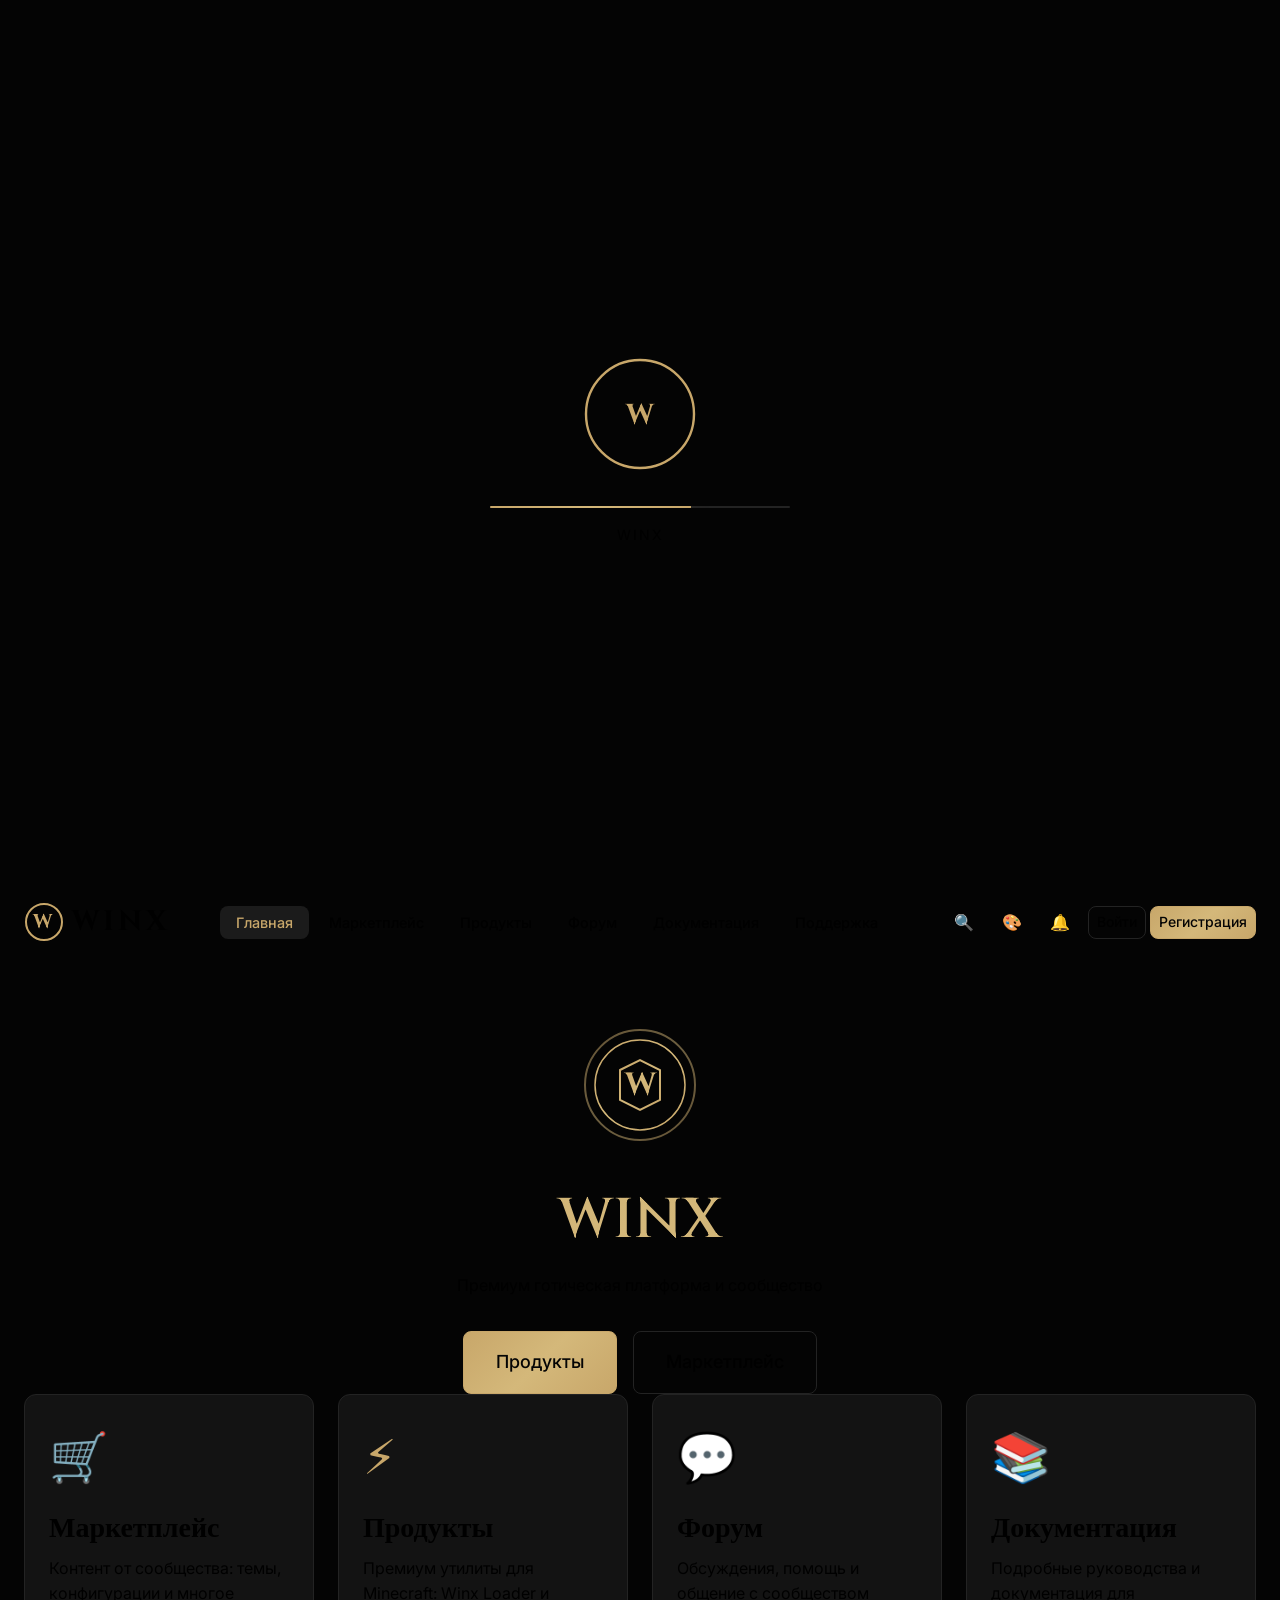
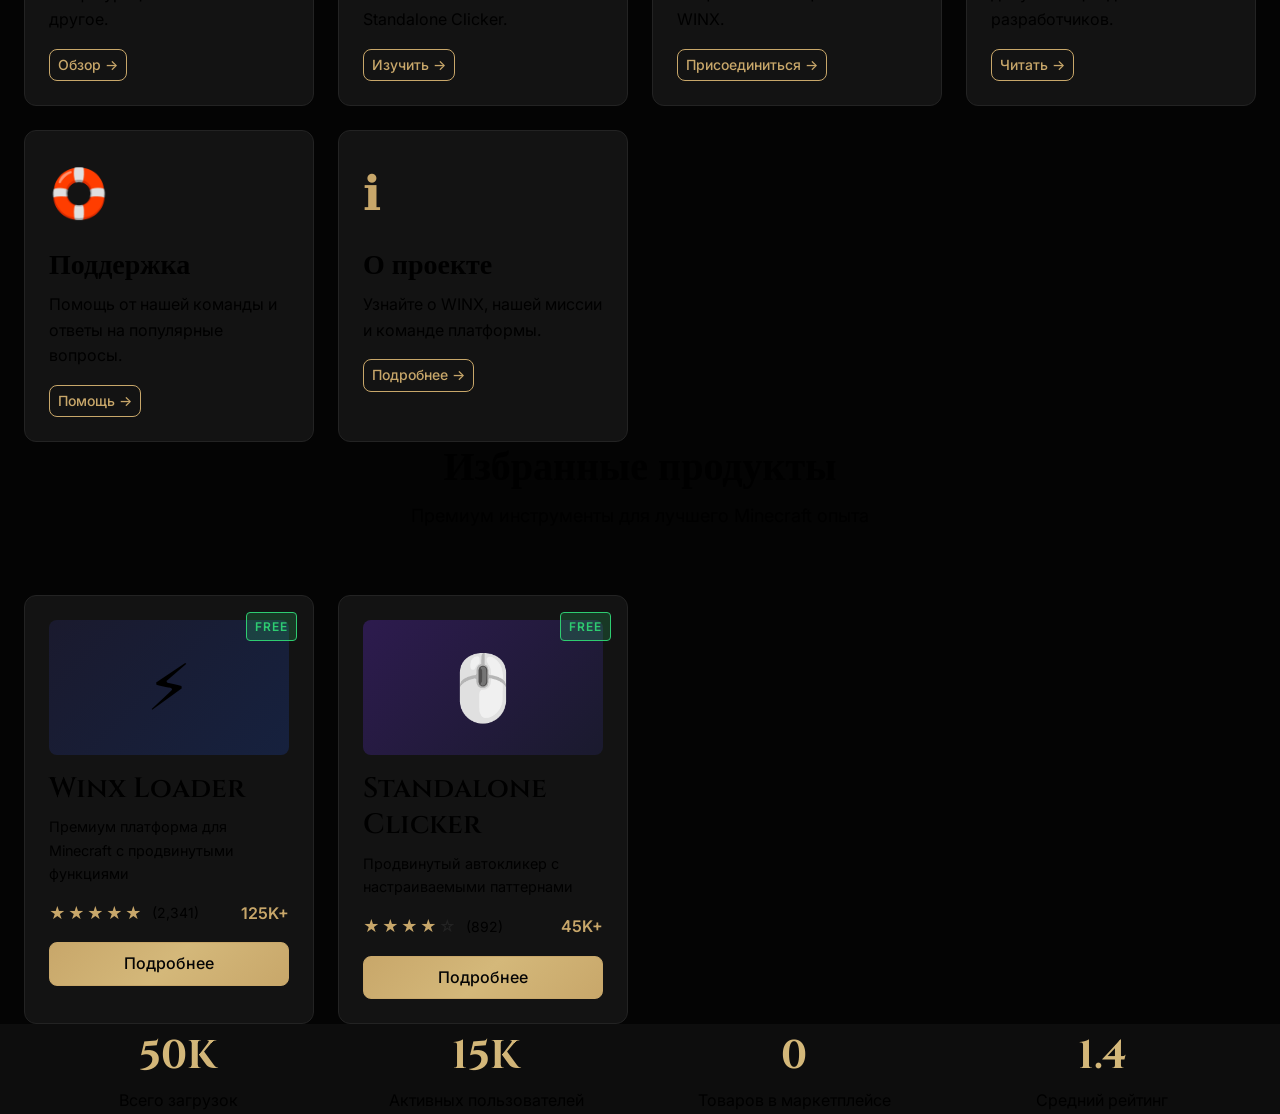
==== commit f751df02: "Updated styles" ====
--- a/index.html
+++ b/index.html
@@ -3,50 +3,38 @@
 <head>
     <meta charset="UTF-8">
     <meta name="viewport" content="width=device-width, initial-scale=1.0">
-    <title>WINX — Премиум готическая платформа для Minecraft</title>
-    <meta name="description" content="WINX — премиум платформа для Minecraft утилит, модификаций и сообщества. Winx Loader, маркетплейс, форум и поддержка.">
-    <meta name="keywords" content="Minecraft, Winx Loader, утилиты, модификации, маркетплейс, готический дизайн">
-    <meta name="author" content="WINX Team">
+    <title>WINX — Premium Gothic Platform</title>
+    <meta name="description" content="WINX — премиум платформа для Minecraft утилит и сообщества">
     <meta name="theme-color" content="#040404">
     
-    <!-- Open Graph / Social Media -->
+    <!-- Open Graph -->
     <meta property="og:type" content="website">
-    <meta property="og:url" content="https://winx.platform/">
-    <meta property="og:title" content="WINX — Premium Gothic Marketplace & Community">
-    <meta property="og:description" content="Премиум платформа для Minecraft утилит с готическим дизайном. Winx Loader, маркетплейс, форум.">
-    <meta property="og:image" content="img/og-banner.jpg">
-    
-    <!-- Twitter Card -->
-    <meta name="twitter:card" content="summary_large_image">
-    <meta name="twitter:title" content="WINX — Premium Gothic Platform">
-    <meta name="twitter:description" content="Премиум платформа для Minecraft утилит с готическим дизайном.">
-    <meta name="twitter:image" content="img/og-banner.jpg">
+    <meta property="og:title" content="WINX — Premium Gothic Platform">
+    <meta property="og:description" content="Minecraft утилиты и сообщество">
     
     <!-- Favicon -->
     <link rel="icon" type="image/svg+xml" href="img/favicon.svg">
-    <link rel="apple-touch-icon" href="img/apple-touch-icon.png">
     
     <!-- Styles -->
     <link rel="stylesheet" href="css/main.css">
     <link rel="stylesheet" href="css/animations.css">
     <link rel="stylesheet" href="css/components.css">
     <link rel="stylesheet" href="css/search-modal.css">
+    <link rel="stylesheet" href="css/hub.css">
 </head>
 <body class="loading">
     <!-- Loading Screen -->
     <div class="loading-screen">
         <div class="loading-logo">
-            <svg viewBox="0 0 100 100" xmlns="http://www.w3.org/2000/svg">
-                <circle cx="50" cy="50" r="45" class="logo-path" style="stroke-dasharray: 283; stroke-dashoffset: 283;"/>
-                <path d="M30 35 L50 25 L70 35 L70 65 L50 75 L30 65 Z" class="logo-path" style="stroke-dasharray: 200; stroke-dashoffset: 200;"/>
+            <svg viewBox="0 0 100 100">
+                <circle cx="50" cy="50" r="45" class="logo-path"/>
                 <text x="50" y="58" text-anchor="middle" fill="#C8A76A" font-size="24" font-family="Cinzel, serif" font-weight="700">W</text>
             </svg>
         </div>
         <div class="loading-bar-container">
             <div class="loading-bar"></div>
         </div>
-        <div class="loading-text">Загрузка WINX</div>
-        <div class="particles-container" id="particles"></div>
+        <div class="loading-text">WINX</div>
     </div>
 
     <!-- Search Modal -->
@@ -54,30 +42,93 @@
         <div class="search-modal">
             <div class="search-modal-input-wrapper">
                 <span class="search-modal-icon">🔍</span>
-                <input type="text" class="search-modal-input" placeholder="Поиск продуктов, товаров, тем форума..." id="searchModalInput">
+                <input type="text" class="search-modal-input" placeholder="Поиск..." id="searchModalInput">
                 <button class="search-modal-close" onclick="closeSearchModal()">Esc</button>
             </div>
             <div class="search-modal-hint">
-                <span class="text-secondary" style="font-size: 0.8rem;">Быстрый поиск:</span>
-                <kbd>Ctrl</kbd> + <kbd>K</kbd>
-            </div>
-            <div class="search-modal-quick-links">
-                <span class="search-modal-quick-link" onclick="window.location.href='marketplace.html'">🛒 Маркетплейс</span>
-                <span class="search-modal-quick-link" onclick="window.location.href='products.html'">⚡ Продукты</span>
-                <span class="search-modal-quick-link" onclick="window.location.href='forum.html'">💬 Форум</span>
-                <span class="search-modal-quick-link" onclick="window.location.href='documentation.html'">📚 Документация</span>
-            </div>
-            <div class="search-modal-results" id="searchModalResults">
-                <div class="search-modal-empty">
-                    <div class="search-modal-empty-icon">🔍</div>
-                    <p>Начните вводить для поиска</p>
-                </div>
-            </div>
+                <span class="text-secondary" style="font-size: 0.8rem;">Ctrl</span> + <span class="text-secondary" style="font-size: 0.8rem;">K</span>
+            </div>
+            <div class="search-modal-results" id="searchModalResults"></div>
         </div>
     </div>
 
-    <!-- Navigation -->
-    <nav class="navbar">
+    <!-- Animated Background -->
+    <div class="hub-background">
+        <canvas id="particlesCanvas" class="particles-canvas"></canvas>
+        <div class="hub-fog"></div>
+        <div class="hub-fog secondary"></div>
+        <div class="hub-bg-glow" id="bgGlow"></div>
+    </div>
+
+    <!-- Minimal Navigation -->
+    <nav class="navbar" style="background: transparent; border: none; position: absolute;">
+        <div class="navbar-container">
+            <a href="index.html" class="navbar-brand">WINX</a>
+            <div class="navbar-actions">
+                <button class="navbar-icon-btn search-btn" title="Поиск">🔍</button>
+                <button class="navbar-icon-btn" id="themeBtn" title="Тема">🎨</button>
+                <button class="navbar-icon-btn notifications-btn" title="Уведомления">🔔<span class="badge" style="display: none;"></span></button>
+                <div class="navbar-auth">
+                    <a href="login.html" class="btn btn-secondary btn-sm">Войти</a>
+                </div>
+            </div>
+        </div>
+    </nav>
+
+    <!-- Hub Main Content -->
+    <main class="hub-container">
+        <!-- Logo Section -->
+        <div class="hub-logo-section">
+            <div class="hub-logo">
+                <svg viewBox="0 0 100 100">
+                    <defs>
+                        <linearGradient id="goldGrad" x1="0%" y1="0%" x2="100%" y2="100%">
+                            <stop offset="0%" style="stop-color:#C8A76A"/>
+                            <stop offset="50%" style="stop-color:#D4B87A"/>
+                            <stop offset="100%" style="stop-color:#C8A76A"/>
+                        </linearGradient>
+                    </defs>
+                    <circle cx="50" cy="50" r="45" stroke="url(#goldGrad)" stroke-width="2" fill="none"/>
+                    <circle cx="50" cy="50" r="35" stroke="url(#goldGrad)" stroke-width="1.5" fill="none"/>
+                    <text x="50" y="62" text-anchor="middle" fill="url(#goldGrad)" font-size="40" font-family="Cinzel, serif" font-weight="700">W</text>
+                </svg>
+            </div>
+            <h1 class="hub-slogan">Minecraft Premium Platform</h1>
+        </div>
+
+        <!-- Focus Tiles -->
+        <div class="hub-tiles">
+            <a href="products.html" class="hub-tile" data-type="products" onmouseenter="setBgGlow('products')" onmouseleave="removeBgGlow()">
+                <div class="hub-tile-icon">⚡</div>
+                <h2 class="hub-tile-title">Products</h2>
+                <p class="hub-tile-description">Winx Loader & Tools</p>
+            </a>
+            
+            <a href="marketplace.html" class="hub-tile" data-type="marketplace" onmouseenter="setBgGlow('marketplace')" onmouseleave="removeBgGlow()">
+                <div class="hub-tile-icon">🛒</div>
+                <h2 class="hub-tile-title">Marketplace</h2>
+                <p class="hub-tile-description">Community Content</p>
+            </a>
+        </div>
+
+        <!-- Quick Links -->
+        <div class="hub-quick-links">
+            <a href="forum.html" class="hub-quick-link">Форум</a>
+            <a href="documentation.html" class="hub-quick-link">Документация</a>
+            <a href="support.html" class="hub-quick-link">Поддержка</a>
+        </div>
+    </main>
+
+    <!-- Theme Dropdown -->
+    <div class="dropdown" style="position: fixed; top: 80px; right: 20px; z-index: 1000;">
+        <div class="dropdown-menu" style="min-width: 180px;">
+            <div class="dropdown-header"><h4>Тема</h4></div>
+            <div class="dropdown-item" onclick="setTheme('gothic')"><div class="dropdown-item-icon" style="background: #C8A76A;">🏰</div><div class="dropdown-item-content"><div class="dropdown-item-title">Obsidian Violet</div></div></div>
+            <div class="dropdown-item" onclick="setTheme('vampire')"><div class="dropdown-item-icon" style="background: #C0392B;">🩸</div><div class="dropdown-item-content"><div class="dropdown-item-title">Vampire Red</div></div></div>
+            <div class="dropdown-item" onclick="setTheme('witch')"><div class="dropdown-item-icon" style="background: #10B981;">🧪</div><div class="dropdown-item-content"><div class="dropdown-item-title">Witch Hex</div></div></div>
+            <div class="dropdown-item" onclick="setTheme('ash')"><div class="dropdown-item-icon" style="background: #4a4a4a;">🌫️</div><div class="dropdown-item-content"><div class="dropdown-item-title">Monochrome Ash</div></div></div>
+        </div>
+    </div>
         <div class="navbar-container">
             <a href="index.html" class="navbar-brand">
                 <svg viewBox="0 0 40 40" xmlns="http://www.w3.org/2000/svg">
@@ -360,92 +411,85 @@
         </section>
     </main>
 
-    <!-- Footer -->
-    <footer class="footer" style="background: var(--bg-secondary); border-top: 1px solid var(--border-color); padding: var(--spacing-3xl) 0; margin-top: var(--spacing-3xl);">
-        <div class="container">
-            <!-- Gothic Divider -->
-            <div class="divider divider-gothic mb-xl"></div>
-            
-            <div class="grid grid-cols-4" style="gap: var(--spacing-xl);">
-                <div>
-                    <h4 class="mb-md text-gold">WINX</h4>
-                    <p class="text-secondary mb-md" style="font-size: 0.9rem;">
-                        Премиум готическая платформа и сообщество для любителей Minecraft.
-                    </p>
-                    <div class="flex gap-sm">
-                        <a href="#" class="navbar-icon-btn" title="Discord">
-                            <svg width="20" height="20" viewBox="0 0 24 24" fill="currentColor"><path d="M20.317 4.37a19.791 19.791 0 0 0-4.885-1.515.074.074 0 0 0-.079.037c-.21.375-.444.864-.608 1.25a18.27 18.27 0 0 0-5.487 0 12.64 12.64 0 0 0-.617-1.25.077.077 0 0 0-.079-.037A19.736 19.736 0 0 0 3.677 4.37a.07.07 0 0 0-.032.027C.533 9.046-.32 13.58.099 18.057a.082.082 0 0 0 .031.057 19.9 19.9 0 0 0 5.993 3.03.078.078 0 0 0 .084-.028 14.09 14.09 0 0 0 1.226-1.994.076.076 0 0 0-.041-.106 13.107 13.107 0 0 1-1.872-.892.077.077 0 0 1-.008-.128 10.2 10.2 0 0 0 .372-.292.074.074 0 0 1 .077-.01c3.928 1.793 8.18 1.793 12.062 0a.074.074 0 0 1 .078.01c.12.098.246.198.373.292a.077.077 0 0 1-.006.127 12.299 12.299 0 0 1-1.873.892.077.077 0 0 0-.041.107c.36.698.772 1.362 1.225 1.993a.076.076 0 0 0 .084.028 19.839 19.839 0 0 0 6.002-3.03.077.077 0 0 0 .032-.054c.5-5.177-.838-9.674-3.549-13.66a.061.061 0 0 0-.031-.03zM8.02 15.33c-1.183 0-2.157-1.085-2.157-2.419 0-1.333.956-2.419 2.157-2.419 1.21 0 2.176 1.096 2.157 2.42 0 1.333-.956 2.418-2.157 2.418zm7.975 0c-1.183 0-2.157-1.085-2.157-2.419 0-1.333.955-2.419 2.157-2.419 1.21 0 2.176 1.096 2.157 2.42 0 1.333-.946 2.418-2.157 2.418z"/></svg>
-                        </a>
-                        <a href="#" class="navbar-icon-btn" title="GitHub">
-                            <svg width="20" height="20" viewBox="0 0 24 24" fill="currentColor"><path d="M12 0c-6.626 0-12 5.373-12 12 0 5.302 3.438 9.8 8.207 11.387.599.111.793-.261.793-.577v-2.234c-3.338.726-4.033-1.416-4.033-1.416-.546-1.387-1.333-1.756-1.333-1.756-1.089-.745.083-.729.083-.729 1.205.084 1.839 1.237 1.839 1.237 1.07 1.834 2.807 1.304 3.492.997.107-.775.418-1.305.762-1.604-2.665-.305-5.467-1.334-5.467-5.931 0-1.311.469-2.381 1.236-3.221-.124-.303-.535-1.524.117-3.176 0 0 1.008-.322 3.301 1.23.957-.266 1.983-.399 3.003-.404 1.02.005 2.047.138 3.006.404 2.291-1.552 3.297-1.23 3.297-1.23.653 1.653.242 2.874.118 3.176.77.84 1.235 1.911 1.235 3.221 0 4.609-2.807 5.624-5.479 5.921.43.372.823 1.102.823 2.222v3.293c0 .319.192.694.801.576 4.765-1.589 8.199-6.086 8.199-11.386 0-6.627-5.373-12-12-12z"/></svg>
-                        </a>
-                        <a href="#" class="navbar-icon-btn" title="Twitter">
-                            <svg width="20" height="20" viewBox="0 0 24 24" fill="currentColor"><path d="M18.244 2.25h3.308l-7.227 8.26 8.502 11.24H16.17l-5.214-6.817L4.99 21.75H1.68l7.73-8.835L1.254 2.25H8.08l4.713 6.231zm-1.161 17.52h1.833L7.084 4.126H5.117z"/></svg>
-                        </a>
-                    </div>
-                </div>
-                
-                <div>
-                    <h4 class="mb-md">Навигация</h4>
-                    <ul style="line-height: 2;">
-                        <li><a href="marketplace.html" class="text-secondary">Маркетплейс</a></li>
-                        <li><a href="products.html" class="text-secondary">Продукты</a></li>
-                        <li><a href="forum.html" class="text-secondary">Форум</a></li>
-                        <li><a href="documentation.html" class="text-secondary">Документация</a></li>
-                    </ul>
-                </div>
-                
-                <div>
-                    <h4 class="mb-md">Поддержка</h4>
-                    <ul style="line-height: 2;">
-                        <li><a href="support.html" class="text-secondary">Помощь</a></li>
-                        <li><a href="#" class="text-secondary">Контакты</a></li>
-                        <li><a href="#" class="text-secondary">Сообщить об ошибке</a></li>
-                        <li><a href="#" class="text-secondary">Запрос функции</a></li>
-                    </ul>
-                </div>
-                
-                <div>
-                    <h4 class="mb-md">Информация</h4>
-                    <ul style="line-height: 2;">
-                        <li><a href="#" class="text-secondary">Политика конфиденциальности</a></li>
-                        <li><a href="#" class="text-secondary">Условия использования</a></li>
-                        <li><a href="#" class="text-secondary">Cookie</a></li>
-                        <li><a href="#" class="text-secondary">DMCA</a></li>
-                    </ul>
-                </div>
-            </div>
-            
-            <div class="text-center mt-xl" style="padding-top: var(--spacing-xl); border-top: 1px solid var(--border-color);">
-                <p class="text-secondary" style="font-size: 0.875rem;">
-                    &copy; 2024 WINX Platform. Все права защищены. Не связано с Mojang Studios.
-                </p>
-            </div>
-        </div>
-    </footer>
-
     <!-- Scripts -->
     <script src="js/db/database.js"></script>
     <script src="js/main.js"></script>
     <script>
-        // Create particles
-        function createParticles(containerId, count = 20) {
-            const container = document.getElementById(containerId);
-            if (!container) return;
-            
-            for (let i = 0; i < count; i++) {
-                const particle = document.createElement('div');
-                particle.className = 'particle';
-                particle.style.left = Math.random() * 100 + '%';
-                particle.style.top = Math.random() * 100 + '%';
-                particle.style.animationDelay = Math.random() * 4 + 's';
-                particle.style.animationDuration = (Math.random() * 3 + 3) + 's';
-                container.appendChild(particle);
-            }
+        // Background Glow Effect
+        function setBgGlow(type) {
+            const glow = document.getElementById('bgGlow');
+            glow.className = 'hub-bg-glow ' + type;
         }
         
-        createParticles('particles', 30);
-        createParticles('hero-particles', 20);
+        function removeBgGlow() {
+            const glow = document.getElementById('bgGlow');
+            glow.className = 'hub-bg-glow';
+        }
+        
+        // Particle Animation with Canvas
+        const canvas = document.getElementById('particlesCanvas');
+        if (canvas) {
+            const ctx = canvas.getContext('2d');
+            canvas.width = window.innerWidth;
+            canvas.height = window.innerHeight;
+            
+            const particles = [];
+            const particleCount = 80;
+            
+            class Particle {
+                constructor() {
+                    this.reset();
+                }
+                
+                reset() {
+                    this.x = Math.random() * canvas.width;
+                    this.y = Math.random() * canvas.height;
+                    this.vx = (Math.random() - 0.5) * 0.3;
+                    this.vy = (Math.random() - 0.5) * 0.3 - 0.2;
+                    this.alpha = Math.random() * 0.5 + 0.1;
+                    this.size = Math.random() * 2 + 1;
+                }
+                
+                update() {
+                    this.x += this.vx;
+                    this.y += this.vy;
+                    
+                    if (this.y < -10 || this.y > canvas.height + 10 || 
+                        this.x < -10 || this.x > canvas.width + 10) {
+                        this.reset();
+                    }
+                }
+                
+                draw() {
+                    ctx.beginPath();
+                    ctx.arc(this.x, this.y, this.size, 0, Math.PI * 2);
+                    ctx.fillStyle = `rgba(200, 167, 106, ${this.alpha})`;
+                    ctx.fill();
+                }
+            }
+            
+            for (let i = 0; i < particleCount; i++) {
+                particles.push(new Particle());
+            }
+            
+            function animate() {
+                ctx.clearRect(0, 0, canvas.width, canvas.height);
+                
+                particles.forEach(p => {
+                    p.update();
+                    p.draw();
+                });
+                
+                requestAnimationFrame(animate);
+            }
+            
+            animate();
+            
+            window.addEventListener('resize', () => {
+                canvas.width = window.innerWidth;
+                canvas.height = window.innerHeight;
+            });
+        }
     </script>
 </body>
 </html>
--- a/css/hub.css
+++ b/css/hub.css
@@ -0,0 +1,259 @@
+/* WINX — Premium Hub Styles */
+
+/* Animated Background */
+.hub-background {
+    position: fixed;
+    top: 0;
+    left: 0;
+    width: 100%;
+    height: 100%;
+    z-index: -1;
+    background: var(--bg-primary);
+    overflow: hidden;
+}
+
+/* Ash/Ember Particles Animation */
+.particles-canvas {
+    position: absolute;
+    top: 0;
+    left: 0;
+    width: 100%;
+    height: 100%;
+}
+
+/* Fog Animation */
+.hub-fog {
+    position: absolute;
+    top: 0;
+    left: 0;
+    width: 200%;
+    height: 100%;
+    background: radial-gradient(ellipse at center, rgba(139, 92, 246, 0.03) 0%, transparent 70%);
+    animation: fogMove 30s ease-in-out infinite;
+    opacity: 0.5;
+}
+
+@keyframes fogMove {
+    0%, 100% { transform: translateX(-25%) translateY(0); }
+    50% { transform: translateX(-25%) translateY(-20px); }
+}
+
+.hub-fog.secondary {
+    background: radial-gradient(ellipse at center, rgba(200, 167, 106, 0.02) 0%, transparent 70%);
+    animation: fogMove 40s ease-in-out infinite reverse;
+    top: auto;
+    bottom: 0;
+}
+
+/* Hub Main Container */
+.hub-container {
+    min-height: 100vh;
+    display: flex;
+    flex-direction: column;
+    align-items: center;
+    justify-content: center;
+    padding: var(--spacing-xl);
+    position: relative;
+}
+
+/* Logo Section */
+.hub-logo-section {
+    text-align: center;
+    margin-bottom: var(--spacing-3xl);
+    animation: fadeInDown 1s ease forwards;
+}
+
+.hub-logo {
+    width: 150px;
+    height: 150px;
+    margin: 0 auto var(--spacing-xl);
+    position: relative;
+}
+
+.hub-logo svg {
+    width: 100%;
+    height: 100%;
+    filter: drop-shadow(0 0 30px rgba(200, 167, 106, 0.3));
+    animation: logoGlow 4s ease-in-out infinite;
+}
+
+@keyframes logoGlow {
+    0%, 100% { filter: drop-shadow(0 0 30px rgba(200, 167, 106, 0.3)); }
+    50% { filter: drop-shadow(0 0 50px rgba(200, 167, 106, 0.5)); }
+}
+
+.hub-slogan {
+    font-size: 1.25rem;
+    color: var(--text-secondary);
+    letter-spacing: 3px;
+    text-transform: uppercase;
+    font-weight: 300;
+    animation: fadeIn 1.5s ease forwards 0.5s;
+    opacity: 0;
+}
+
+/* Focus Tiles Container */
+.hub-tiles {
+    display: grid;
+    grid-template-columns: repeat(2, 1fr);
+    gap: var(--spacing-xl);
+    max-width: 900px;
+    width: 100%;
+    animation: fadeInUp 1s ease forwards 0.8s;
+    opacity: 0;
+}
+
+/* Glassmorphism Tile */
+.hub-tile {
+    position: relative;
+    min-height: 280px;
+    background: rgba(20, 20, 20, 0.6);
+    backdrop-filter: blur(12px);
+    -webkit-backdrop-filter: blur(12px);
+    border: 1px solid rgba(255, 255, 255, 0.08);
+    border-radius: var(--radius-xl);
+    padding: var(--spacing-2xl);
+    display: flex;
+    flex-direction: column;
+    align-items: center;
+    justify-content: center;
+    text-align: center;
+    cursor: pointer;
+    transition: all var(--transition-smooth);
+    overflow: hidden;
+}
+
+.hub-tile::before {
+    content: '';
+    position: absolute;
+    top: 0;
+    left: 0;
+    right: 0;
+    bottom: 0;
+    background: linear-gradient(135deg, rgba(255, 255, 255, 0.03) 0%, transparent 100%);
+    pointer-events: none;
+}
+
+.hub-tile-icon {
+    font-size: 4rem;
+    margin-bottom: var(--spacing-lg);
+    transition: transform var(--transition-base);
+}
+
+.hub-tile-title {
+    font-family: var(--font-heading);
+    font-size: 1.75rem;
+    font-weight: 600;
+    letter-spacing: 4px;
+    text-transform: uppercase;
+    margin-bottom: var(--spacing-sm);
+    transition: color var(--transition-base);
+}
+
+.hub-tile-description {
+    color: var(--text-secondary);
+    font-size: 0.9rem;
+    max-width: 250px;
+    line-height: 1.6;
+}
+
+/* Products Tile Hover */
+.hub-tile[data-type="products"]:hover {
+    border-color: rgba(139, 92, 246, 0.4);
+    box-shadow: 
+        0 0 60px rgba(139, 92, 246, 0.15),
+        inset 0 0 60px rgba(139, 92, 246, 0.05);
+    transform: translateY(-5px);
+}
+
+.hub-tile[data-type="products"]:hover .hub-tile-icon {
+    transform: scale(1.1);
+}
+
+.hub-tile[data-type="products"]:hover .hub-tile-title {
+    color: var(--accent-secondary);
+}
+
+/* Marketplace Tile Hover */
+.hub-tile[data-type="marketplace"]:hover {
+    border-color: rgba(192, 57, 43, 0.4);
+    box-shadow: 
+        0 0 60px rgba(192, 57, 43, 0.15),
+        inset 0 0 60px rgba(192, 57, 43, 0.05);
+    transform: translateY(-5px);
+}
+
+.hub-tile[data-type="marketplace"]:hover .hub-tile-icon {
+    transform: scale(1.1);
+}
+
+.hub-tile[data-type="marketplace"]:hover .hub-tile-title {
+    color: #C0392B;
+}
+
+/* Background Glow Effect on Hover */
+.hub-bg-glow {
+    position: fixed;
+    top: 50%;
+    left: 50%;
+    transform: translate(-50%, -50%);
+    width: 600px;
+    height: 600px;
+    border-radius: 50%;
+    pointer-events: none;
+    opacity: 0;
+    transition: opacity var(--transition-base), background var(--transition-base);
+    z-index: -1;
+}
+
+.hub-bg-glow.products {
+    background: radial-gradient(circle, rgba(139, 92, 246, 0.15) 0%, transparent 70%);
+    opacity: 1;
+}
+
+.hub-bg-glow.marketplace {
+    background: radial-gradient(circle, rgba(192, 57, 43, 0.15) 0%, transparent 70%);
+    opacity: 1;
+}
+
+/* Quick Links (Optional, minimal) */
+.hub-quick-links {
+    margin-top: var(--spacing-3xl);
+    display: flex;
+    gap: var(--spacing-lg);
+    animation: fadeIn 1.5s ease forwards 1.2s;
+    opacity: 0;
+}
+
+.hub-quick-link {
+    color: var(--text-secondary);
+    font-size: 0.875rem;
+    text-transform: uppercase;
+    letter-spacing: 2px;
+    transition: color var(--transition-base);
+}
+
+.hub-quick-link:hover {
+    color: var(--accent-primary);
+}
+
+/* Responsive */
+@media (max-width: 768px) {
+    .hub-tiles {
+        grid-template-columns: 1fr;
+        gap: var(--spacing-lg);
+    }
+    
+    .hub-tile {
+        min-height: 200px;
+    }
+    
+    .hub-logo {
+        width: 100px;
+        height: 100px;
+    }
+    
+    .hub-slogan {
+        font-size: 1rem;
+    }
+}
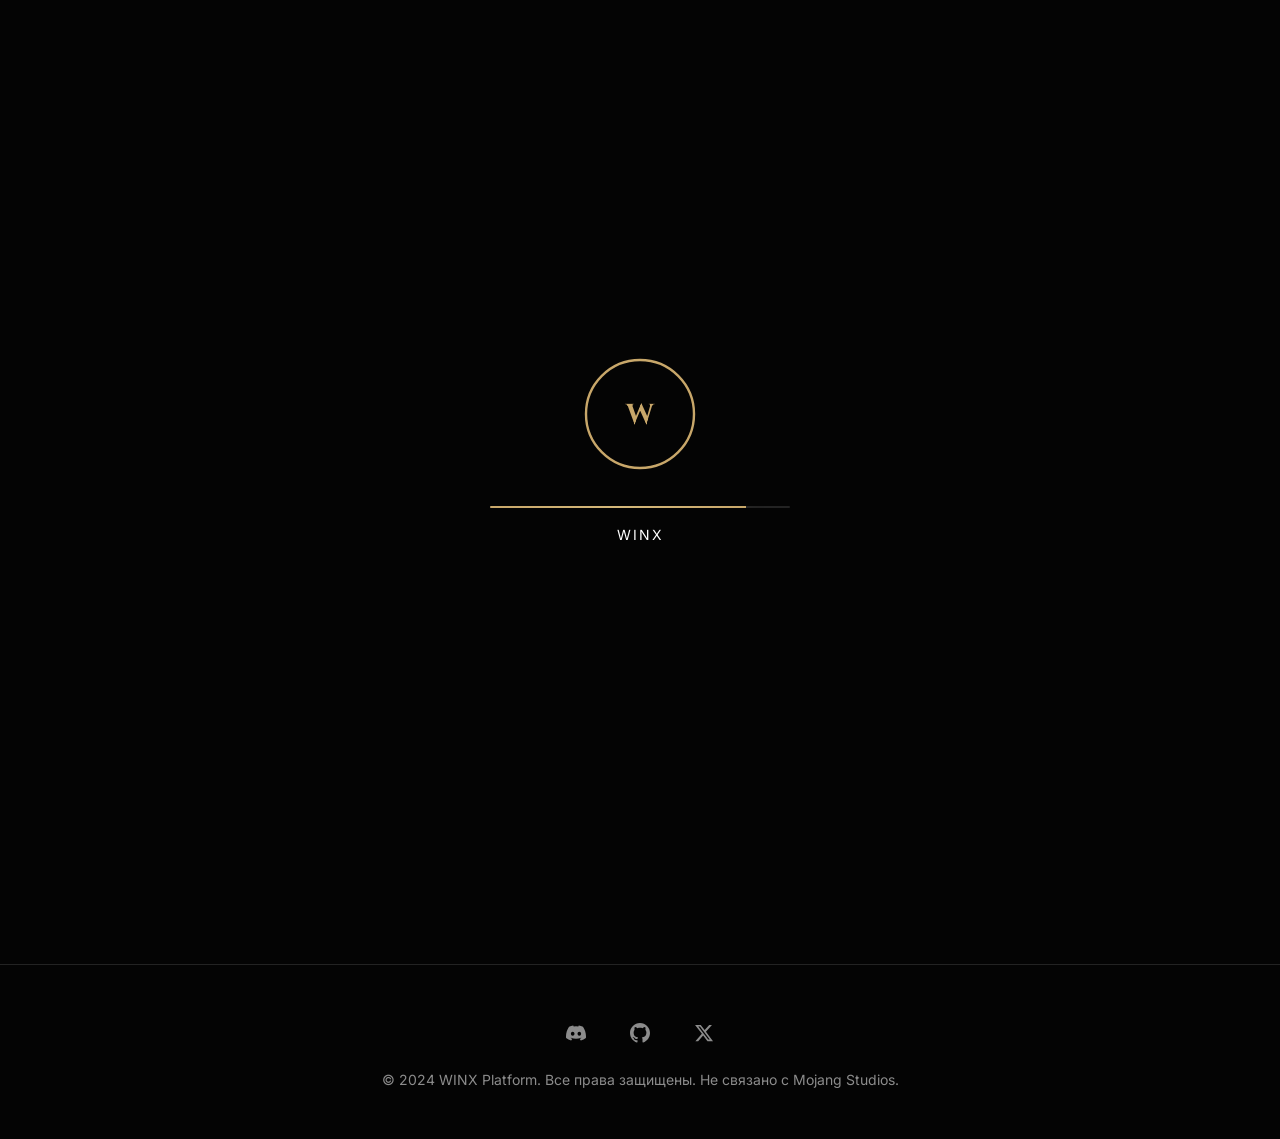
==== commit aebd9aef: "Updated styles" ====
--- a/index.html
+++ b/index.html
@@ -6,38 +6,23 @@
     <title>WINX — Premium Gothic Platform</title>
     <meta name="description" content="WINX — премиум платформа для Minecraft утилит и сообщества">
     <meta name="theme-color" content="#040404">
-    
-    <!-- Open Graph -->
-    <meta property="og:type" content="website">
     <meta property="og:title" content="WINX — Premium Gothic Platform">
     <meta property="og:description" content="Minecraft утилиты и сообщество">
-    
-    <!-- Favicon -->
     <link rel="icon" type="image/svg+xml" href="img/favicon.svg">
-    
-    <!-- Styles -->
     <link rel="stylesheet" href="css/main.css">
     <link rel="stylesheet" href="css/animations.css">
     <link rel="stylesheet" href="css/components.css">
     <link rel="stylesheet" href="css/search-modal.css">
     <link rel="stylesheet" href="css/hub.css">
+    <link rel="stylesheet" href="css/hotfix.css">
 </head>
 <body class="loading">
-    <!-- Loading Screen -->
     <div class="loading-screen">
-        <div class="loading-logo">
-            <svg viewBox="0 0 100 100">
-                <circle cx="50" cy="50" r="45" class="logo-path"/>
-                <text x="50" y="58" text-anchor="middle" fill="#C8A76A" font-size="24" font-family="Cinzel, serif" font-weight="700">W</text>
-            </svg>
-        </div>
-        <div class="loading-bar-container">
-            <div class="loading-bar"></div>
-        </div>
+        <div class="loading-logo"><svg viewBox="0 0 100 100"><circle cx="50" cy="50" r="45" class="logo-path"/><text x="50" y="58" text-anchor="middle" fill="#C8A76A" font-size="24" font-family="Cinzel, serif" font-weight="700">W</text></svg></div>
+        <div class="loading-bar-container"><div class="loading-bar"></div></div>
         <div class="loading-text">WINX</div>
     </div>
 
-    <!-- Search Modal -->
     <div class="search-modal-overlay" id="searchModal">
         <div class="search-modal">
             <div class="search-modal-input-wrapper">
@@ -45,14 +30,11 @@
                 <input type="text" class="search-modal-input" placeholder="Поиск..." id="searchModalInput">
                 <button class="search-modal-close" onclick="closeSearchModal()">Esc</button>
             </div>
-            <div class="search-modal-hint">
-                <span class="text-secondary" style="font-size: 0.8rem;">Ctrl</span> + <span class="text-secondary" style="font-size: 0.8rem;">K</span>
-            </div>
+            <div class="search-modal-hint"><span class="text-secondary" style="font-size:0.8rem">Ctrl</span> + <span class="text-secondary" style="font-size:0.8rem">K</span></div>
             <div class="search-modal-results" id="searchModalResults"></div>
         </div>
     </div>
 
-    <!-- Animated Background -->
     <div class="hub-background">
         <canvas id="particlesCanvas" class="particles-canvas"></canvas>
         <div class="hub-fog"></div>
@@ -60,34 +42,42 @@
         <div class="hub-bg-glow" id="bgGlow"></div>
     </div>
 
-    <!-- Minimal Navigation -->
-    <nav class="navbar" style="background: transparent; border: none; position: absolute;">
+    <nav class="navbar">
         <div class="navbar-container">
             <a href="index.html" class="navbar-brand">WINX</a>
             <div class="navbar-actions">
-                <button class="navbar-icon-btn search-btn" title="Поиск">🔍</button>
-                <button class="navbar-icon-btn" id="themeBtn" title="Тема">🎨</button>
-                <button class="navbar-icon-btn notifications-btn" title="Уведомления">🔔<span class="badge" style="display: none;"></span></button>
-                <div class="navbar-auth">
+                <button class="navbar-icon-btn search-btn" onclick="openSearchModal()" title="Поиск">🔍</button>
+                <button class="navbar-icon-btn" id="themeBtn" onclick="toggleThemeDropdown()" title="Тема">🎨</button>
+                <button class="navbar-icon-btn notifications-btn" onclick="toggleNotifications()" title="Уведомления">🔔<span class="badge" id="notifBadge" style="display:none">3</span></button>
+                <div class="navbar-auth" id="navAuth">
                     <a href="login.html" class="btn btn-secondary btn-sm">Войти</a>
+                    <a href="register.html" class="btn btn-primary btn-sm">Регистрация</a>
                 </div>
             </div>
         </div>
     </nav>
 
-    <!-- Hub Main Content -->
+    <div class="theme-dropdown" id="themeDropdown" style="display:none;position:fixed;top:80px;right:20px;z-index:1000">
+        <div class="dropdown-menu" style="min-width:200px">
+            <div class="dropdown-header"><h4>Тема</h4></div>
+            <div class="dropdown-item" onclick="setTheme('gothic')"><div class="dropdown-item-icon" style="background:#C8A76A">🏰</div><div class="dropdown-item-content"><div class="dropdown-item-title">Obsidian Violet</div></div></div>
+            <div class="dropdown-item" onclick="setTheme('vampire')"><div class="dropdown-item-icon" style="background:#C0392B">🩸</div><div class="dropdown-item-content"><div class="dropdown-item-title">Vampire Red</div></div></div>
+            <div class="dropdown-item" onclick="setTheme('witch')"><div class="dropdown-item-icon" style="background:#10B981">🧪</div><div class="dropdown-item-content"><div class="dropdown-item-title">Witch Hex</div></div></div>
+            <div class="dropdown-item" onclick="setTheme('void')"><div class="dropdown-item-icon" style="background:#8B5CF6">🌌</div><div class="dropdown-item-content"><div class="dropdown-item-title">Purple Void</div></div></div>
+            <div class="dropdown-item" onclick="setTheme('ash')"><div class="dropdown-item-icon" style="background:#4a4a4a">🌫️</div><div class="dropdown-item-content"><div class="dropdown-item-title">Monochrome Ash</div></div></div>
+        </div>
+    </div>
+
+    <div class="notifications-dropdown" id="notifDropdown" style="display:none;position:fixed;top:80px;right:80px;z-index:1000;min-width:320px;max-height:400px;overflow-y:auto;background:var(--bg-cards);border:1px solid var(--border-color);border-radius:var(--radius-lg);box-shadow:var(--shadow-soft)">
+        <div class="dropdown-header" style="padding:var(--spacing-md);border-bottom:1px solid var(--border-color)"><h4 style="margin:0">Уведомления</h4></div>
+        <div id="notifList"></div>
+    </div>
+
     <main class="hub-container">
-        <!-- Logo Section -->
         <div class="hub-logo-section">
             <div class="hub-logo">
                 <svg viewBox="0 0 100 100">
-                    <defs>
-                        <linearGradient id="goldGrad" x1="0%" y1="0%" x2="100%" y2="100%">
-                            <stop offset="0%" style="stop-color:#C8A76A"/>
-                            <stop offset="50%" style="stop-color:#D4B87A"/>
-                            <stop offset="100%" style="stop-color:#C8A76A"/>
-                        </linearGradient>
-                    </defs>
+                    <defs><linearGradient id="goldGrad" x1="0%" y1="0%" x2="100%" y2="100%"><stop offset="0%" style="stop-color:#C8A76A"/><stop offset="50%" style="stop-color:#D4B87A"/><stop offset="100%" style="stop-color:#C8A76A"/></linearGradient></defs>
                     <circle cx="50" cy="50" r="45" stroke="url(#goldGrad)" stroke-width="2" fill="none"/>
                     <circle cx="50" cy="50" r="35" stroke="url(#goldGrad)" stroke-width="1.5" fill="none"/>
                     <text x="50" y="62" text-anchor="middle" fill="url(#goldGrad)" font-size="40" font-family="Cinzel, serif" font-weight="700">W</text>
@@ -95,401 +85,66 @@
             </div>
             <h1 class="hub-slogan">Minecraft Premium Platform</h1>
         </div>
-
-        <!-- Focus Tiles -->
         <div class="hub-tiles">
             <a href="products.html" class="hub-tile" data-type="products" onmouseenter="setBgGlow('products')" onmouseleave="removeBgGlow()">
-                <div class="hub-tile-icon">⚡</div>
-                <h2 class="hub-tile-title">Products</h2>
-                <p class="hub-tile-description">Winx Loader & Tools</p>
+                <div class="hub-tile-icon">⚡</div><h2 class="hub-tile-title">Products</h2><p class="hub-tile-description">Winx Loader & Tools</p>
             </a>
-            
             <a href="marketplace.html" class="hub-tile" data-type="marketplace" onmouseenter="setBgGlow('marketplace')" onmouseleave="removeBgGlow()">
-                <div class="hub-tile-icon">🛒</div>
-                <h2 class="hub-tile-title">Marketplace</h2>
-                <p class="hub-tile-description">Community Content</p>
+                <div class="hub-tile-icon">🛒</div><h2 class="hub-tile-title">Marketplace</h2><p class="hub-tile-description">Community Content</p>
             </a>
         </div>
-
-        <!-- Quick Links -->
         <div class="hub-quick-links">
-            <a href="forum.html" class="hub-quick-link">Форум</a>
-            <a href="documentation.html" class="hub-quick-link">Документация</a>
+            <a href="forum.html" class="hub-quick-link">Форум</a><span class="text-secondary">•</span>
+            <a href="documentation.html" class="hub-quick-link">Документация</a><span class="text-secondary">•</span>
             <a href="support.html" class="hub-quick-link">Поддержка</a>
         </div>
     </main>
 
-    <!-- Theme Dropdown -->
-    <div class="dropdown" style="position: fixed; top: 80px; right: 20px; z-index: 1000;">
-        <div class="dropdown-menu" style="min-width: 180px;">
-            <div class="dropdown-header"><h4>Тема</h4></div>
-            <div class="dropdown-item" onclick="setTheme('gothic')"><div class="dropdown-item-icon" style="background: #C8A76A;">🏰</div><div class="dropdown-item-content"><div class="dropdown-item-title">Obsidian Violet</div></div></div>
-            <div class="dropdown-item" onclick="setTheme('vampire')"><div class="dropdown-item-icon" style="background: #C0392B;">🩸</div><div class="dropdown-item-content"><div class="dropdown-item-title">Vampire Red</div></div></div>
-            <div class="dropdown-item" onclick="setTheme('witch')"><div class="dropdown-item-icon" style="background: #10B981;">🧪</div><div class="dropdown-item-content"><div class="dropdown-item-title">Witch Hex</div></div></div>
-            <div class="dropdown-item" onclick="setTheme('ash')"><div class="dropdown-item-icon" style="background: #4a4a4a;">🌫️</div><div class="dropdown-item-content"><div class="dropdown-item-title">Monochrome Ash</div></div></div>
+    <footer class="footer" style="padding:var(--spacing-2xl) 0;border-top:1px solid var(--border-color);margin-top:var(--spacing-3xl)">
+        <div class="container text-center">
+            <div class="flex justify-center gap-lg mb-md" style="margin-bottom:var(--spacing-md)">
+                <a href="#" class="navbar-icon-btn" title="Discord"><svg width="20" height="20" viewBox="0 0 24 24" fill="currentColor"><path d="M20.317 4.37a19.791 19.791 0 0 0-4.885-1.515.074.074 0 0 0-.079.037c-.21.375-.444.864-.608 1.25a18.27 18.27 0 0 0-5.487 0 12.64 12.64 0 0 0-.617-1.25.077.077 0 0 0-.079-.037A19.736 19.736 0 0 0 3.677 4.37a.07.07 0 0 0-.032.027C.533 9.046-.32 13.58.099 18.057a.082.082 0 0 0 .031.057 19.9 19.9 0 0 0 5.993 3.03.078.078 0 0 0 .084-.028 14.09 14.09 0 0 0 1.226-1.994.076.076 0 0 0-.041-.106 13.107 13.107 0 0 1-1.872-.892.077.077 0 0 1-.008-.128 10.2 10.2 0 0 0 .372-.292.074.074 0 0 1 .077-.01c3.928 1.793 8.18 1.793 12.062 0a.074.074 0 0 1 .078.01c.12.098.246.198.373.292a.077.077 0 0 1-.006.127 12.299 12.299 0 0 1-1.873.892.077.077 0 0 0-.041.107c.36.698.772 1.362 1.225 1.993a.076.076 0 0 0 .084.028 19.839 19.839 0 0 0 6.002-3.03.077.077 0 0 0 .032-.054c.5-5.177-.838-9.674-3.549-13.66a.061.061 0 0 0-.031-.03zM8.02 15.33c-1.183 0-2.157-1.085-2.157-2.419 0-1.333.956-2.419 2.157-2.419 1.21 0 2.176 1.096 2.157 2.42 0 1.333-.956 2.418-2.157 2.418zm7.975 0c-1.183 0-2.157-1.085-2.157-2.419 0-1.333.955-2.419 2.157-2.419 1.21 0 2.176 1.096 2.157 2.42 0 1.333-.946 2.418-2.157 2.418z"/></svg></a>
+                <a href="#" class="navbar-icon-btn" title="GitHub"><svg width="20" height="20" viewBox="0 0 24 24" fill="currentColor"><path d="M12 0c-6.626 0-12 5.373-12 12 0 5.302 3.438 9.8 8.207 11.387.599.111.793-.261.793-.577v-2.234c-3.338.726-4.033-1.416-4.033-1.416-.546-1.387-1.333-1.756-1.333-1.756-1.089-.745.083-.729.083-.729 1.205.084 1.839 1.237 1.839 1.237 1.07 1.834 2.807 1.304 3.492.997.107-.775.418-1.305.762-1.604-2.665-.305-5.467-1.334-5.467-5.931 0-1.311.469-2.381 1.236-3.221-.124-.303-.535-1.524.117-3.176 0 0 1.008-.322 3.301 1.23.957-.266 1.983-.399 3.003-.404 1.02.005 2.047.138 3.006.404 2.291-1.552 3.297-1.23 3.297-1.23.653 1.653.242 2.874.118 3.176.77.84 1.235 1.911 1.235 3.221 0 4.609-2.807 5.624-5.479 5.921.43.372.823 1.102.823 2.222v3.293c0 .319.192.694.801.576 4.765-1.589 8.199-6.086 8.199-11.386 0-6.627-5.373-12-12-12z"/></svg></a>
+                <a href="#" class="navbar-icon-btn" title="Twitter"><svg width="20" height="20" viewBox="0 0 24 24" fill="currentColor"><path d="M18.244 2.25h3.308l-7.227 8.26 8.502 11.24H16.17l-5.214-6.817L4.99 21.75H1.68l7.73-8.835L1.254 2.25H8.08l4.713 6.231zm-1.161 17.52h1.833L7.084 4.126H5.117z"/></svg></a>
+            </div>
+            <p class="text-secondary" style="font-size:0.875rem">&copy; 2024 WINX Platform. Все права защищены. Не связано с Mojang Studios.</p>
         </div>
-    </div>
-        <div class="navbar-container">
-            <a href="index.html" class="navbar-brand">
-                <svg viewBox="0 0 40 40" xmlns="http://www.w3.org/2000/svg">
-                    <circle cx="20" cy="20" r="18" stroke="#C8A76A" stroke-width="2" fill="none"/>
-                    <text x="20" y="26" text-anchor="middle" fill="#C8A76A" font-size="20" font-family="Cinzel, serif" font-weight="700">W</text>
-                </svg>
-                WINX
-            </a>
-            
-            <ul class="navbar-menu">
-                <li><a href="index.html" class="navbar-link active">Главная</a></li>
-                <li><a href="marketplace.html" class="navbar-link">Маркетплейс</a></li>
-                <li><a href="products.html" class="navbar-link">Продукты</a></li>
-                <li><a href="forum.html" class="navbar-link">Форум</a></li>
-                <li><a href="documentation.html" class="navbar-link">Документация</a></li>
-                <li><a href="support.html" class="navbar-link">Поддержка</a></li>
-            </ul>
-            
-            <div class="navbar-actions">
-                <button class="navbar-icon-btn search-btn" title="Поиск">
-                    🔍
-                </button>
-                
-                <!-- Search Dropdown -->
-                <div class="dropdown-menu search-dropdown">
-                    <div class="dropdown-header">
-                        <input type="text" class="form-input search-input" placeholder="Поиск продуктов, маркетплейс, форум...">
-                    </div>
-                    <div class="search-results">
-                        <div class="search-category">Начните вводить для поиска</div>
-                    </div>
-                </div>
-                
-                <!-- Theme Selector -->
-                <div class="dropdown theme-selector">
-                    <button class="navbar-icon-btn" id="themeBtn" title="Тема">
-                        🎨
-                    </button>
-                    <div class="dropdown-menu" style="min-width: 180px;">
-                        <div class="dropdown-header">
-                            <h4>Тема</h4>
-                        </div>
-                        <div class="dropdown-item" onclick="setTheme('gothic')">
-                            <div class="dropdown-item-icon" style="background: #C8A76A;">🏰</div>
-                            <div class="dropdown-item-content">
-                                <div class="dropdown-item-title">Gothic Dark</div>
-                            </div>
-                        </div>
-                        <div class="dropdown-item" onclick="setTheme('vampire')">
-                            <div class="dropdown-item-icon" style="background: #C0392B;">🩸</div>
-                            <div class="dropdown-item-content">
-                                <div class="dropdown-item-title">Vampire Red</div>
-                            </div>
-                        </div>
-                        <div class="dropdown-item" onclick="setTheme('witch')">
-                            <div class="dropdown-item-icon" style="background: #10B981;">🧪</div>
-                            <div class="dropdown-item-content">
-                                <div class="dropdown-item-title">Witch Hex</div>
-                            </div>
-                        </div>
-                        <div class="dropdown-item" onclick="setTheme('void')">
-                            <div class="dropdown-item-icon" style="background: #8B5CF6;">🌌</div>
-                            <div class="dropdown-item-content">
-                                <div class="dropdown-item-title">Purple Void</div>
-                            </div>
-                        </div>
-                    </div>
-                </div>
-                
-                <button class="navbar-icon-btn notifications-btn" title="Уведомления">
-                    🔔
-                    <span class="badge" style="display: none;"></span>
-                </button>
-                
-                <!-- Notifications Dropdown -->
-                <div class="dropdown-menu notifications-dropdown">
-                    <div class="notifications-list">
-                        <div class="dropdown-header">
-                            <h4>Уведомления</h4>
-                        </div>
-                        <div class="dropdown-item">
-                            <div class="dropdown-item-content text-center">
-                                <p class="text-secondary">Войдите для просмотра уведомлений</p>
-                            </div>
-                        </div>
-                    </div>
-                </div>
-                
-                <!-- Auth / Profile -->
-                <div class="navbar-auth">
-                    <a href="login.html" class="btn btn-secondary btn-sm">Войти</a>
-                    <a href="register.html" class="btn btn-primary btn-sm">Регистрация</a>
-                </div>
-                
-                <div class="mobile-menu-toggle">
-                    <span></span>
-                    <span></span>
-                    <span></span>
-                </div>
-            </div>
-        </div>
-    </nav>
+    </footer>
 
-    <!-- Main Content -->
-    <main class="main-content">
-        <!-- Hero Section -->
-        <section class="hero-section">
-            <div class="container">
-                <div class="hero-content text-center animate-on-load">
-                    <div class="hero-logo mb-xl">
-                        <svg viewBox="0 0 120 120" xmlns="http://www.w3.org/2000/svg" width="120" height="120">
-                            <defs>
-                                <linearGradient id="goldGradient" x1="0%" y1="0%" x2="100%" y2="100%">
-                                    <stop offset="0%" style="stop-color:#C8A76A"/>
-                                    <stop offset="50%" style="stop-color:#D4B87A"/>
-                                    <stop offset="100%" style="stop-color:#C8A76A"/>
-                                </linearGradient>
-                            </defs>
-                            <circle cx="60" cy="60" r="55" stroke="url(#goldGradient)" stroke-width="2" fill="none" opacity="0.5"/>
-                            <circle cx="60" cy="60" r="45" stroke="url(#goldGradient)" stroke-width="1.5" fill="none"/>
-                            <path d="M40 45 L60 35 L80 45 L80 75 L60 85 L40 75 Z" stroke="url(#goldGradient)" stroke-width="2" fill="none"/>
-                            <text x="60" y="70" text-anchor="middle" fill="url(#goldGradient)" font-size="32" font-family="Cinzel, serif" font-weight="700">W</text>
-                        </svg>
-                    </div>
-                    
-                    <h1 class="hero-title text-gradient mb-md">WINX</h1>
-                    <p class="hero-subtitle text-secondary mb-xl">
-                        Премиум готическая платформа и сообщество
-                    </p>
-                    
-                    <div class="hero-cta flex justify-center gap-md">
-                        <a href="products.html" class="btn btn-primary btn-lg">
-                            Продукты
-                        </a>
-                        <a href="marketplace.html" class="btn btn-secondary btn-lg">
-                            Маркетплейс
-                        </a>
-                    </div>
-                </div>
-            </div>
-            
-            <!-- Animated Background -->
-            <div class="hero-background">
-                <div class="gothic-arches"></div>
-                <div class="particles-container" id="hero-particles"></div>
-            </div>
-        </section>
-
-        <!-- Category Cards -->
-        <section class="categories-section py-3xl">
-            <div class="container">
-                <div class="grid-cards">
-                    <!-- Marketplace Card -->
-                    <a href="marketplace.html" class="card category-card animate-on-load hover-lift">
-                        <div class="card-icon text-gold mb-md" style="font-size: 3rem;">🛒</div>
-                        <h3 class="mb-sm">Маркетплейс</h3>
-                        <p class="text-secondary mb-md">Контент от сообщества: темы, конфигурации и многое другое.</p>
-                        <span class="btn btn-outline btn-sm">Обзор →</span>
-                    </a>
-                    
-                    <!-- Products Card -->
-                    <a href="products.html" class="card category-card animate-on-load hover-lift" style="animation-delay: 0.1s;">
-                        <div class="card-icon text-gold mb-md" style="font-size: 3rem;">⚡</div>
-                        <h3 class="mb-sm">Продукты</h3>
-                        <p class="text-secondary mb-md">Премиум утилиты для Minecraft: Winx Loader и Standalone Clicker.</p>
-                        <span class="btn btn-outline btn-sm">Изучить →</span>
-                    </a>
-                    
-                    <!-- Forum Card -->
-                    <a href="forum.html" class="card category-card animate-on-load hover-lift" style="animation-delay: 0.2s;">
-                        <div class="card-icon text-gold mb-md" style="font-size: 3rem;">💬</div>
-                        <h3 class="mb-sm">Форум</h3>
-                        <p class="text-secondary mb-md">Обсуждения, помощь и общение с сообществом WINX.</p>
-                        <span class="btn btn-outline btn-sm">Присоединиться →</span>
-                    </a>
-                    
-                    <!-- Documentation Card -->
-                    <a href="documentation.html" class="card category-card animate-on-load hover-lift" style="animation-delay: 0.3s;">
-                        <div class="card-icon text-gold mb-md" style="font-size: 3rem;">📚</div>
-                        <h3 class="mb-sm">Документация</h3>
-                        <p class="text-secondary mb-md">Подробные руководства и документация для разработчиков.</p>
-                        <span class="btn btn-outline btn-sm">Читать →</span>
-                    </a>
-                    
-                    <!-- Support Card -->
-                    <a href="support.html" class="card category-card animate-on-load hover-lift" style="animation-delay: 0.4s;">
-                        <div class="card-icon text-gold mb-md" style="font-size: 3rem;">🛟</div>
-                        <h3 class="mb-sm">Поддержка</h3>
-                        <p class="text-secondary mb-md">Помощь от нашей команды и ответы на популярные вопросы.</p>
-                        <span class="btn btn-outline btn-sm">Помощь →</span>
-                    </a>
-                    
-                    <!-- About Card -->
-                    <a href="about.html" class="card category-card animate-on-load hover-lift" style="animation-delay: 0.5s;">
-                        <div class="card-icon text-gold mb-md" style="font-size: 3rem;">ℹ️</div>
-                        <h3 class="mb-sm">О проекте</h3>
-                        <p class="text-secondary mb-md">Узнайте о WINX, нашей миссии и команде платформы.</p>
-                        <span class="btn btn-outline btn-sm">Подробнее →</span>
-                    </a>
-                </div>
-            </div>
-        </section>
-
-        <!-- Featured Products -->
-        <section class="featured-section py-3xl">
-            <div class="container">
-                <div class="section-header">
-                    <h2 class="section-title">Избранные продукты</h2>
-                    <p class="section-subtitle">Премиум инструменты для лучшего Minecraft опыта</p>
-                </div>
-                
-                <div class="grid-cards">
-                    <div class="card product-card animate-on-load">
-                        <div class="card-badge card-badge-free">Free</div>
-                        <div class="card-image" style="background: linear-gradient(135deg, #1a1a2e 0%, #16213e 100%); display: flex; align-items: center; justify-content: center;">
-                            <span style="font-size: 4rem;">⚡</span>
-                        </div>
-                        <h3 class="mb-sm">Winx Loader</h3>
-                        <p class="text-secondary mb-md" style="font-size: 0.9rem;">Премиум платформа для Minecraft с продвинутыми функциями</p>
-                        <div class="flex justify-between items-center mb-md">
-                            <div class="rating">
-                                <span class="rating-star">★</span>
-                                <span class="rating-star">★</span>
-                                <span class="rating-star">★</span>
-                                <span class="rating-star">★</span>
-                                <span class="rating-star">★</span>
-                                <span class="rating-value">(2,341)</span>
-                            </div>
-                            <span class="text-gold" style="font-weight: 600;">125K+</span>
-                        </div>
-                        <a href="product-winxloader.html" class="btn btn-primary" style="width: 100%;">Подробнее</a>
-                    </div>
-                    
-                    <div class="card product-card animate-on-load" style="animation-delay: 0.1s;">
-                        <div class="card-badge card-badge-free">Free</div>
-                        <div class="card-image" style="background: linear-gradient(135deg, #2d1b4e 0%, #1a1a2e 100%); display: flex; align-items: center; justify-content: center;">
-                            <span style="font-size: 4rem;">🖱️</span>
-                        </div>
-                        <h3 class="mb-sm">Standalone Clicker</h3>
-                        <p class="text-secondary mb-md" style="font-size: 0.9rem;">Продвинутый автокликер с настраиваемыми паттернами</p>
-                        <div class="flex justify-between items-center mb-md">
-                            <div class="rating">
-                                <span class="rating-star">★</span>
-                                <span class="rating-star">★</span>
-                                <span class="rating-star">★</span>
-                                <span class="rating-star">★</span>
-                                <span class="rating-star empty">☆</span>
-                                <span class="rating-value">(892)</span>
-                            </div>
-                            <span class="text-gold" style="font-weight: 600;">45K+</span>
-                        </div>
-                        <a href="product-clicker.html" class="btn btn-primary" style="width: 100%;">Подробнее</a>
-                    </div>
-                </div>
-            </div>
-        </section>
-
-        <!-- Stats Section -->
-        <section class="stats-section py-3xl" style="background: var(--bg-secondary);">
-            <div class="container">
-                <div class="grid grid-cols-4 text-center">
-                    <div class="stat-item animate-on-load">
-                        <div class="stat-value text-gradient" style="font-size: 2.5rem; font-family: var(--font-heading); font-weight: 700;">170K+</div>
-                        <div class="stat-label text-secondary">Всего загрузок</div>
-                    </div>
-                    <div class="stat-item animate-on-load" style="animation-delay: 0.1s;">
-                        <div class="stat-value text-gradient" style="font-size: 2.5rem; font-family: var(--font-heading); font-weight: 700;">50K+</div>
-                        <div class="stat-label text-secondary">Активных пользователей</div>
-                    </div>
-                    <div class="stat-item animate-on-load" style="animation-delay: 0.2s;">
-                        <div class="stat-value text-gradient" style="font-size: 2.5rem; font-family: var(--font-heading); font-weight: 700;">1,000+</div>
-                        <div class="stat-label text-secondary">Товаров в маркетплейсе</div>
-                    </div>
-                    <div class="stat-item animate-on-load" style="animation-delay: 0.3s;">
-                        <div class="stat-value text-gradient" style="font-size: 2.5rem; font-family: var(--font-heading); font-weight: 700;">4.8</div>
-                        <div class="stat-label text-secondary">Средний рейтинг</div>
-                    </div>
-                </div>
-            </div>
-        </section>
-    </main>
-
-    <!-- Scripts -->
     <script src="js/db/database.js"></script>
     <script src="js/main.js"></script>
     <script>
-        // Background Glow Effect
-        function setBgGlow(type) {
-            const glow = document.getElementById('bgGlow');
-            glow.className = 'hub-bg-glow ' + type;
+        function setBgGlow(type) { const glow = document.getElementById('bgGlow'); glow.className = 'hub-bg-glow ' + type; }
+        function removeBgGlow() { document.getElementById('bgGlow').className = 'hub-bg-glow'; }
+        function toggleThemeDropdown() { const d = document.getElementById('themeDropdown'); d.style.display = d.style.display === 'none' ? 'block' : 'none'; document.getElementById('notifDropdown').style.display = 'none'; }
+        function toggleNotifications() {
+            const d = document.getElementById('notifDropdown');
+            const list = document.getElementById('notifList');
+            if (d.style.display === 'block') { d.style.display = 'none'; return; }
+            const user = db.getCurrentUser();
+            const notifications = user ? [
+                {type:'mention',text:'@Admin упомянул вас в теме',time:'5 мин назад'},
+                {type:'reply',text:'Ответ в вашей теме "Winx Loader v2"',time:'1 час назад'},
+                {type:'system',text:'Новый вход в аккаунт',time:'2 часа назад'}
+            ] : [];
+            list.innerHTML = notifications.length ? notifications.map(n => `<div class="dropdown-item" style="padding:var(--spacing-md)"><div class="dropdown-item-content"><div class="dropdown-item-title">${n.text}</div><div class="dropdown-item-subtitle">${n.time}</div></div></div>`).join('') : '<div class="dropdown-item"><div class="dropdown-item-content text-center text-secondary">Войдите для просмотра</div></div>';
+            d.style.display = 'block';
+            document.getElementById('themeDropdown').style.display = 'none';
+            document.getElementById('notifBadge').style.display = 'none';
         }
-        
-        function removeBgGlow() {
-            const glow = document.getElementById('bgGlow');
-            glow.className = 'hub-bg-glow';
-        }
-        
-        // Particle Animation with Canvas
         const canvas = document.getElementById('particlesCanvas');
         if (canvas) {
             const ctx = canvas.getContext('2d');
-            canvas.width = window.innerWidth;
-            canvas.height = window.innerHeight;
-            
+            canvas.width = window.innerWidth; canvas.height = window.innerHeight;
             const particles = [];
-            const particleCount = 80;
-            
-            class Particle {
-                constructor() {
-                    this.reset();
-                }
-                
-                reset() {
-                    this.x = Math.random() * canvas.width;
-                    this.y = Math.random() * canvas.height;
-                    this.vx = (Math.random() - 0.5) * 0.3;
-                    this.vy = (Math.random() - 0.5) * 0.3 - 0.2;
-                    this.alpha = Math.random() * 0.5 + 0.1;
-                    this.size = Math.random() * 2 + 1;
-                }
-                
-                update() {
-                    this.x += this.vx;
-                    this.y += this.vy;
-                    
-                    if (this.y < -10 || this.y > canvas.height + 10 || 
-                        this.x < -10 || this.x > canvas.width + 10) {
-                        this.reset();
-                    }
-                }
-                
-                draw() {
-                    ctx.beginPath();
-                    ctx.arc(this.x, this.y, this.size, 0, Math.PI * 2);
-                    ctx.fillStyle = `rgba(200, 167, 106, ${this.alpha})`;
-                    ctx.fill();
-                }
-            }
-            
-            for (let i = 0; i < particleCount; i++) {
-                particles.push(new Particle());
-            }
-            
-            function animate() {
-                ctx.clearRect(0, 0, canvas.width, canvas.height);
-                
-                particles.forEach(p => {
-                    p.update();
-                    p.draw();
-                });
-                
-                requestAnimationFrame(animate);
-            }
-            
+            for (let i = 0; i < 80; i++) particles.push({x:Math.random()*canvas.width,y:Math.random()*canvas.height,vx:(Math.random()-0.5)*0.3,vy:(Math.random()-0.5)*0.3-0.2,alpha:Math.random()*0.5+0.1,size:Math.random()*2+1,update(){this.x+=this.vx;this.y+=this.vy;if(this.y<-10||this.y>canvas.height+10||this.x<-10||this.x>canvas.width+10){this.x=Math.random()*canvas.width;this.y=Math.random()*canvas.height;}},draw(){ctx.beginPath();ctx.arc(this.x,this.y,this.size,0,Math.PI*2);ctx.fillStyle=`rgba(200, 167, 106, ${this.alpha})`;ctx.fill()}});
+            function animate() { ctx.clearRect(0,0,canvas.width,canvas.height); particles.forEach(p=>{p.update();p.draw()}); requestAnimationFrame(animate); }
             animate();
-            
-            window.addEventListener('resize', () => {
-                canvas.width = window.innerWidth;
-                canvas.height = window.innerHeight;
-            });
+            window.addEventListener('resize', ()=>{canvas.width=window.innerWidth;canvas.height=window.innerHeight;});
         }
+        function updateAuthUI() { const user = db.getCurrentUser(); const auth = document.getElementById('navAuth'); if (user) auth.innerHTML = `<a href="profile.html" class="btn btn-primary btn-sm">Профиль</a>`; }
+        updateAuthUI();
+        document.addEventListener('click', (e) => { if (!e.target.closest('#themeDropdown') && !e.target.closest('#themeBtn')) document.getElementById('themeDropdown').style.display = 'none'; if (!e.target.closest('#notifDropdown') && !e.target.closest('.notifications-btn')) document.getElementById('notifDropdown').style.display = 'none'; });
     </script>
 </body>
 </html>
--- a/css/hotfix.css
+++ b/css/hotfix.css
@@ -0,0 +1,233 @@
+/* ==================== WINX HOTFIX — Чёрный текст ====================
+   Глобальный фикс для всех ссылок и их состояний
+======================================================================== */
+
+/* Все ссылки — белые */
+a, a:visited, a:active, a:hover {
+    color: #ffffff !important;
+    text-decoration: none !important;
+}
+
+/* Кнопка регистрации — тёмный текст */
+.auth-buttons a.register-btn, 
+.auth-buttons a.register-btn:hover,
+.btn-primary {
+    color: #000000 !important;
+}
+
+/* Заголовки — золотые */
+h1, h2, h3, h4, h5, h6 {
+    color: #f3af42 !important;
+}
+
+/* Текст — серый/белый */
+p, span, li, div, label {
+    color: #e0e0e0 !important;
+}
+
+/* Поля ввода */
+input, textarea, select {
+    color: #ffffff !important;
+    background-color: #141414 !important;
+    border: 1px solid #2a2a2a !important;
+}
+
+input::placeholder,
+textarea::placeholder {
+    color: #666666 !important;
+}
+
+/* Навигация */
+.navbar-link,
+.navbar-brand {
+    color: #ffffff !important;
+}
+
+.navbar-link:hover,
+.navbar-link.active {
+    color: #C8A76A !important;
+}
+
+/* Карточки */
+.card,
+.category-card,
+.product-card {
+    color: #e0e0e0 !important;
+}
+
+.card h3,
+.card h4 {
+    color: #f3af42 !important;
+}
+
+/* Текст в карточках */
+.card p,
+.card .text-secondary {
+    color: #8C8C8C !important;
+}
+
+/* Кнопки */
+.btn,
+.btn-secondary {
+    color: #ffffff !important;
+}
+
+/* Dropdowns */
+.dropdown-item,
+.dropdown-item-title {
+    color: #ffffff !important;
+}
+
+.dropdown-item-subtitle {
+    color: #8C8C8C !important;
+}
+
+/* Footer */
+.footer,
+.footer p,
+.footer a {
+    color: #8C8C8C !important;
+}
+
+/* Form elements */
+.form-input,
+.form-textarea,
+.form-select {
+    color: #ffffff !important;
+    background-color: #141414 !important;
+}
+
+.form-label {
+    color: #8C8C8C !important;
+}
+
+/* Modal */
+.modal-title {
+    color: #ffffff !important;
+}
+
+.modal-body,
+.modal-body p {
+    color: #e0e0e0 !important;
+}
+
+/* Table */
+.table th,
+.table td {
+    color: #ffffff !important;
+}
+
+/* Badge */
+.badge {
+    color: #ffffff !important;
+}
+
+/* Stat values */
+.stat-value {
+    color: #f3af42 !important;
+}
+
+.stat-label {
+    color: #8C8C8C !important;
+}
+
+/* Hub tiles */
+.hub-tile-title {
+    color: #ffffff !important;
+}
+
+.hub-tile-description {
+    color: #8C8C8C !important;
+}
+
+.hub-slogan {
+    color: #8C8C8C !important;
+}
+
+/* Quick links */
+.hub-quick-link {
+    color: #8C8C8C !important;
+}
+
+.hub-quick-link:hover {
+    color: #C8A76A !important;
+}
+
+/* Profile */
+.profile-display-name {
+    color: #ffffff !important;
+}
+
+.profile-meta-info,
+.profile-stat-label {
+    color: #8C8C8C !important;
+}
+
+.profile-stat-num {
+    color: #f3af42 !important;
+}
+
+/* Settings */
+.settings-item-title {
+    color: #ffffff !important;
+}
+
+.settings-item-desc {
+    color: #8C8C8C !important;
+}
+
+/* Search modal */
+.search-modal-input {
+    color: #ffffff !important;
+}
+
+.search-modal-input::placeholder {
+    color: #666666 !important;
+}
+
+.search-modal-item-title {
+    color: #ffffff !important;
+}
+
+.search-modal-item-subtitle {
+    color: #8C8C8C !important;
+}
+
+/* Forum */
+.topic-title {
+    color: #ffffff !important;
+}
+
+.topic-meta {
+    color: #8C8C8C !important;
+}
+
+.category-stats,
+.stat {
+    color: #8C8C8C !important;
+}
+
+/* Notifications */
+.notifications-dropdown {
+    color: #ffffff !important;
+}
+
+/* Loading screen */
+.loading-text {
+    color: #ffffff !important;
+}
+
+/* Scrollbar */
+::-webkit-scrollbar-thumb {
+    background: #2a2a2a !important;
+}
+
+::-webkit-scrollbar-thumb:hover {
+    background: #C8A76A !important;
+}
+
+/* Selection */
+::selection {
+    background: #C8A76A !important;
+    color: #000000 !important;
+}
